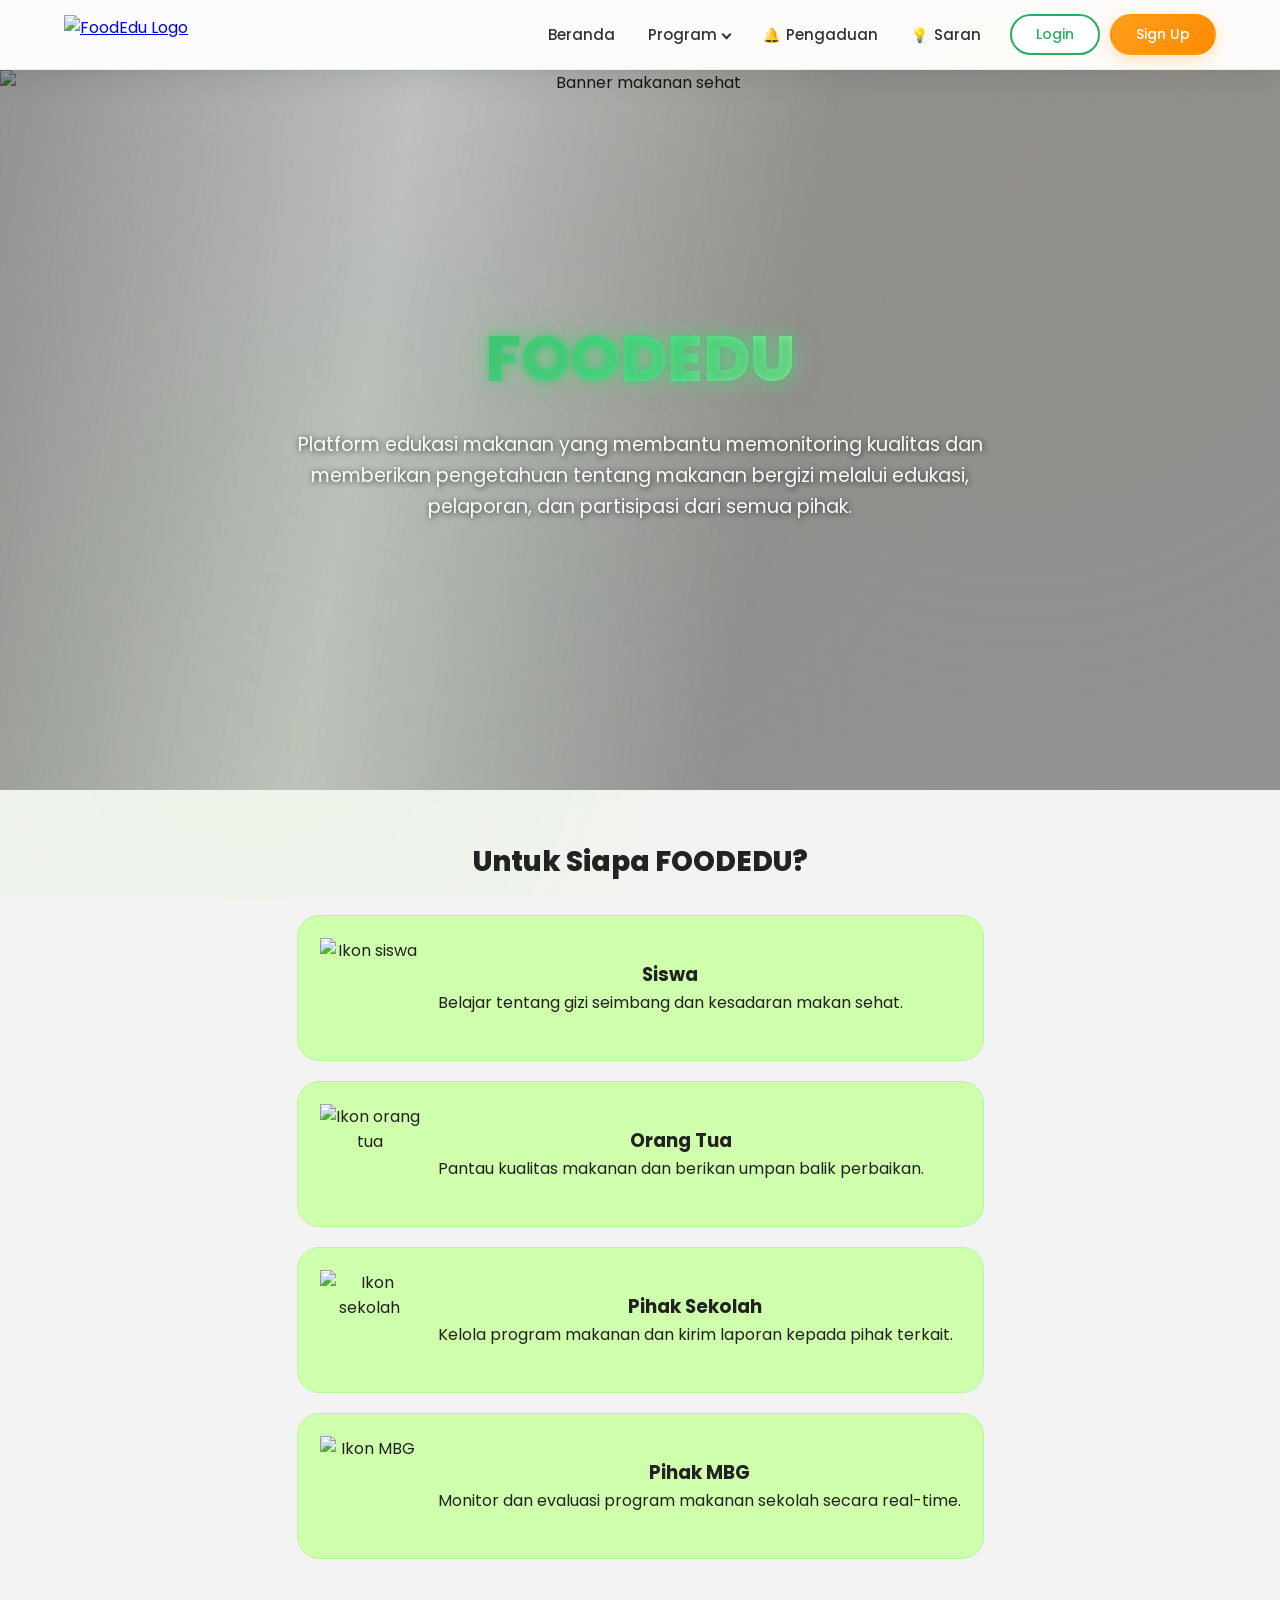
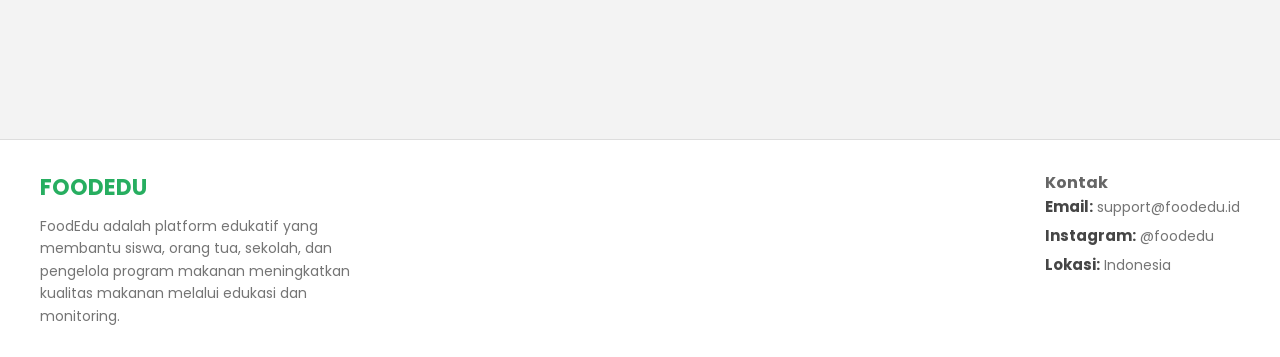
==== index.html @ d69bbb12 "Add files via upload" ====
<!DOCTYPE html>
<html lang="id">

<head>
    <meta charset="UTF-8" />
    <meta name="viewport" content="width=device-width, initial-scale=1.0" />
    <title>FoodEdu – Edukasi Gizi & Kelayakan Makanan</title>

    <!-- FONT -->
    <link rel="preconnect" href="https://fonts.gstatic.com" crossorigin />
    <link href="https://fonts.googleapis.com/css2?family=Poppins:wght@400;500;600;700&display=swap" rel="stylesheet" />

    <!-- MAIN CSS -->
    <link rel="stylesheet" href="main.css" />
</head>

<body>

    <!-- ================= NAVBAR ================= -->
    <header class="navbar-container">
        <div class="navbar-inner">

            <!-- Logo -->
            <a href="#" class="logo">
                <img src="asset/logo/foodedu.png" alt="FoodEdu Logo" />
            </a>

            <!-- Navigation -->
            <nav class="nav-menu">

                <a href="#beranda" class="nav-item active">Beranda</a>

                <div class="dropdown">
                    <a class="nav-item dropdown-toggle">
                        Program <span class="arrow"></span>
                    </a>
                    <div class="dropdown-menu">
                        <a href="gizi.html#informasi-gizi">Informasi Gizi Seimbang</a>
                        <a href="gizi.html#kelayakan">Edukasi Kelayakan Makanan</a>
                    </div>
                </div>

                <a href="pengaduan.php" class="nav-item pengaduan-link">Pengaduan</a>
                <a href="saran.php" class="nav-item saran-link">Saran</a>

                <!-- Buttons -->
                <div class="nav-buttons">
                    <button class="btn-login">Login</button>
                    <button class="btn-signup">Sign Up</button>
                </div>

            </nav>

            <!-- Hamburger -->
            <button class="hamburger">
                <span></span>
                <span></span>
                <span></span>
            </button>

        </div>
    </header>

    <!-- ================= HERO ================= -->
    <section id="beranda" class="hero">
        <!-- Ganti bagian hero-bg dengan ini untuk optimasi lebih baik -->
        <div class="hero-bg">
            <picture>
                <source media="(min-width: 1200px)" srcset="/asset/logo/banner-foodedu.webp" type="image/webp">
                <source media="(min-width: 768px)" srcset="/asset/logo/banner-foodedu.webp" type="image/webp">
                <source srcset="/asset/logo/banner-foodedu.webp" type="image/webp">

                <img src="/asset/logo/banner-foodedu.jpeg" alt="Banner makanan sehat" loading="eager"
                    style="width: 100%; height: auto;">
            </picture>
        </div>

        <div class="hero-content reveal">
            <h1>FOODEDU</h1>
            <p>
                Platform edukasi makanan yang membantu memonitoring kualitas dan memberikan pengetahuan tentang makanan
                bergizi melalui edukasi, pelaporan, dan partisipasi dari semua pihak.
            </p>

        </div>
    </section>

    <!-- ================= AUDIENCE ================= -->
    <section id="untuk-siapa" class="audience-section">
        <h2 class="reveal">Untuk Siapa FOODEDU?</h2>

        <div class="audience-list">

            <article class="audience-card reveal-left">
                <img src="asset/logo/siswa.png" alt="Ikon siswa" />
                <div>
                    <h3>Siswa</h3>
                    <p>Belajar tentang gizi seimbang dan kesadaran makan sehat.</p>
                </div>
            </article>

            <article class="audience-card reveal-right">
                <img src="asset/logo/ortu.png" alt="Ikon orang tua" />
                <div>
                    <h3>Orang Tua</h3>
                    <p>Pantau kualitas makanan dan berikan umpan balik perbaikan.</p>
                </div>
            </article>

            <article class="audience-card reveal-left">
                <img src="asset/logo/sekolah.png" alt="Ikon sekolah" />
                <div>
                    <h3>Pihak Sekolah</h3>
                    <p>Kelola program makanan dan kirim laporan kepada pihak terkait.</p>
                </div>
            </article>

            <article class="audience-card reveal-right">
                <img src="asset/logo/mbg.png" alt="Ikon MBG" />
                <div>
                    <h3>Pihak MBG</h3>
                    <p>Monitor dan evaluasi program makanan sekolah secara real-time.</p>
                </div>
            </article>

        </div>
    </section>

    <!-- ================= PREVIEW GIZI & KELAYAKAN ================= -->
    <section class="audience-section" data-gizi-preview>
        <!-- Konten dinamis akan diisi oleh js/gizi-content.js -->
    </section>

    <!-- ================= FOOTER ================= -->
    <footer class="footer reveal">
        <div class="footer-left">
            <h3>FOODEDU</h3>
            <p>
                FoodEdu adalah platform edukatif yang membantu siswa, orang tua, sekolah, dan pengelola program makanan
                meningkatkan kualitas makanan melalui edukasi dan monitoring.
            </p>
        </div>

        <div class="footer-right">
            <h4>Kontak</h4>
            <p><strong>Email:</strong> support@foodedu.id</p>
            <p><strong>Instagram:</strong> @foodedu</p>
            <p><strong>Lokasi:</strong> Indonesia</p>
        </div>
    </footer>

    <!-- Gizi Content JS -->
    <script src="js/gizi-content.js"></script>
    <!-- MAIN JS -->
    <script src="main.js"></script>
</body>

</html>
---- main.css ----
/* =========================================================
    FOODEDU - MAIN CSS FILE
    Menggabungkan semua file CSS menjadi satu
========================================================= */

/* =========================================================
    GLOBAL VARIABLES
========================================================= */
:root {
    --green: #27AE60;
    --green-dark: #1e874d;
    --yellow: #FFB84C;
    --accent: #FF9F1C;
    --bg-light: #F3F3F3;
    --card: #CFFFAC;
    --shadow-soft: 0 4px 15px rgba(0, 0, 0, 0.08);
    --shadow-medium: 0 8px 20px rgba(0, 0, 0, 0.12);
    --shadow-strong: 0 12px 28px rgba(0, 0, 0, 0.18);
    --transition: .25s ease;
    --radius: 16px;
}

/* =========================================================
    GLOBAL RESET
========================================================= */
* {
    margin: 0;
    padding: 0;
    box-sizing: border-box;
}

html {
    scroll-behavior: smooth;
}

body {
    font-family: "Poppins", sans-serif;
    background: var(--bg-light);
    color: #222;
    line-height: 1.6;
    min-height: 100vh;
    display: flex;
    flex-direction: column;
}

img {
    max-width: 100%;
    display: block;
}

/* =========================================================
    NAVBAR - INDEX PAGE
========================================================= */
/* =========================================================
    NAVBAR - UNIFIED STYLES
========================================================= */
.navbar-container,
.navbar-home,
.navbar-gizi,
.navbar-buah,
.navbar-soup {
    width: 100%;
    background: rgba(255, 255, 255, 0.75);
    backdrop-filter: blur(20px) saturate(180%);
    -webkit-backdrop-filter: blur(20px) saturate(180%);
    position: sticky;
    top: 0;
    z-index: 1000;
    box-shadow: 0 8px 32px rgba(0, 0, 0, 0.08), 0 2px 8px rgba(0, 0, 0, 0.04);
    display: flex;
    align-items: center;
    justify-content: space-between;
    padding: 14px 5%;
    transition: all 0.4s cubic-bezier(0.4, 0, 0.2, 1);
    animation: navDrop 0.6s cubic-bezier(0.34, 1.56, 0.64, 1) forwards;
    border-bottom: 1px solid rgba(39, 174, 96, 0.1);
}

/* Specific border for content pages */
.navbar-gizi,
.navbar-buah,
.navbar-soup {
    border-bottom: 2px solid rgba(198, 247, 163, 0.4);
}

.navbar-container.scrolled,
.navbar-home.scrolled,
.navbar-gizi.active-scroll,
.navbar-buah.active-scroll,
.navbar-soup.active-scroll {
    background: rgba(255, 255, 255, 0.95);
    backdrop-filter: blur(24px) saturate(200%);
    -webkit-backdrop-filter: blur(24px) saturate(200%);
    box-shadow: 0 12px 40px rgba(0, 0, 0, 0.12), 0 4px 12px rgba(0, 0, 0, 0.06);
    padding: 10px 5%;
}

@keyframes navDrop {
    from {
        opacity: 0;
        transform: translateY(-20px);
    }

    to {
        opacity: 1;
        transform: translateY(0);
    }
}

.navbar-inner {
    width: 100%;
    display: flex;
    justify-content: space-between;
    align-items: center;
    max-width: 1250px;
    margin: 0 auto;
}

/* LOGO STANDARDIZATION */
.logo img {
    height: 40px;
    /* Unified Height */
    width: auto;
    /* Maintain Aspect Ratio */
    transition: transform 0.3s ease;
}

.logo:hover img {
    transform: scale(1.05);
}

/* Remove specific overrides that caused jumps */
.navbar-gizi .logo img,
.navbar-buah .logo img,
.navbar-soup .logo img {
    width: auto;
    height: 40px;
}

/* =========================================================
    NAVIGATION MENU
========================================================= */
.nav-menu {
    display: flex;
    align-items: center;
    gap: 25px;
}

/* =========================================================
    NAVBAR ITEMS & ANIMATIONS
========================================================= */
.nav-item,
.nav-menu a {
    text-decoration: none;
    color: #333;
    font-size: 15px;
    font-weight: 500;
    padding: 8px 0;
    margin: 0 4px;
    /* Slight spacing for symmetry */
    position: relative;
    transition: color 0.4s cubic-bezier(0.23, 1, 0.32, 1);
}

/* Hover State - Clean & Modern */
.nav-item:hover,
.nav-menu a:hover {
    color: var(--green);
    transform: translateY(-1px);
}

/* Underline Animation (Left to Right) */
.nav-item::after,
.nav-menu a::after {
    content: "";
    position: absolute;
    width: 0;
    height: 2px;
    bottom: 4px;
    /* Positioned slightly up */
    left: 0;
    /* Start from left */
    background-color: var(--green);
    transition: all 0.4s cubic-bezier(0.23, 1, 0.32, 1);
    /* No transform logic needed for LTR */
    border-radius: 2px;
}

.nav-item:hover::after,
.nav-menu a:hover::after,
.nav-item.active::after,
.nav-menu a.active::after {
    width: 100%;
}

.nav-item.active,
.nav-menu a.active {
    color: var(--green);
    font-weight: 600;
}

/* Active Click Effect */
.nav-item:active,
.nav-menu a:active {
    transform: translateY(1px) scale(0.98);
    transition: transform 0.1s ease;
}

/* Special Links: Pengaduan & Saran - Icons with specific animation */
.nav-menu a.pengaduan-link::before,
.nav-item.pengaduan-link::before {
    content: '🔔';
    margin-right: 6px;
    font-size: 14px;
    display: inline-block;
    transition: transform 0.4s cubic-bezier(0.34, 1.56, 0.64, 1);
}

.nav-menu a.saran-link::before,
.nav-item.saran-link::before {
    content: '💡';
    margin-right: 6px;
    font-size: 14px;
    display: inline-block;
    transition: transform 0.4s cubic-bezier(0.34, 1.56, 0.64, 1);
}

.nav-menu a.pengaduan-link:hover::before,
.nav-item.pengaduan-link:hover::before {
    transform: rotate(15deg) scale(1.1);
}

.nav-menu a.saran-link:hover::before,
.nav-item.saran-link:hover::before {
    transform: rotate(-10deg) scale(1.1);
}

/* =========================================================
    DROPDOWN MENU
========================================================= */
.dropdown {
    position: relative;
}

.dropdown-toggle {
    cursor: pointer;
    display: flex;
    align-items: center;
    gap: 6px;
    background: none;
    border: none;
    font-family: "Poppins", sans-serif;
    font-size: 15px;
    font-weight: 500;
    color: #333;
    padding: 8px 0;
    transition: color 0.3s ease;
}

.dropdown-toggle:hover {
    color: #2e8b57;
}

.arrow {
    width: 7px;
    height: 7px;
    border-right: 2px solid #333;
    border-bottom: 2px solid #333;
    transform: rotate(45deg);
    transition: var(--transition);
}

.dropdown.open .arrow {
    transform: rotate(-135deg);
    border-color: #2e8b57;
}

.dropdown-menu {
    position: absolute;
    top: 40px;
    left: 0;
    width: 240px;
    background: rgba(255, 255, 255, 0.98);
    backdrop-filter: blur(20px);
    -webkit-backdrop-filter: blur(20px);
    padding: 12px 0;
    border-radius: 16px;
    box-shadow: 0 12px 40px rgba(0, 0, 0, 0.12), 0 4px 16px rgba(0, 0, 0, 0.08);
    border: 1px solid rgba(39, 174, 96, 0.1);
    opacity: 0;
    visibility: hidden;
    pointer-events: none;
    transform: translateY(-12px) scale(0.95);
    transform-origin: top center;
    transition: all 0.4s cubic-bezier(0.34, 1.56, 0.64, 1);
    z-index: 999;
}

.dropdown.open .dropdown-menu {
    opacity: 1;
    visibility: visible;
    pointer-events: auto;
    transform: translateY(0) scale(1);
}

.dropdown-menu a {
    position: relative;
    display: block;
    padding: 12px 20px;
    text-decoration: none;
    color: #333;
    font-size: 14px;
    font-weight: 500;
    transition: all 0.3s cubic-bezier(0.34, 1.56, 0.64, 1);
    border-bottom: none;
    border-radius: 8px;
    margin: 2px 8px;
}

.dropdown-menu a:hover,
.dropdown-menu a.active:hover {
    background: linear-gradient(135deg, rgba(39, 174, 96, 0.12) 0%, rgba(39, 174, 96, 0.08) 100%);
    color: var(--green);
    transform: translateX(6px) scale(1.02);
    box-shadow: 0 2px 8px rgba(39, 174, 96, 0.15);
}

.dropdown-menu a.active {
    color: #333;
}

/* Base underline style - hidden by default */
.dropdown-menu a::after,
.dropdown-menu a.active::after {
    content: "";
    position: absolute;
    left: 12px;
    bottom: 10px;
    height: 2px;
    background: linear-gradient(90deg, var(--green), #2e8b57);
    width: 0;
    transition: width 0.4s cubic-bezier(0.34, 1.56, 0.64, 1);
    display: block;
    border-radius: 2px;
}

/* Show underline on hover */
.dropdown-menu a:hover::after,
.dropdown-menu a.active:hover::after {
    width: calc(100% - 40px);
}


/* =========================================================
    NAVBAR BUTTONS
========================================================= */
.nav-buttons {
    display: flex;
    align-items: center;
    gap: 10px;
    position: relative;
}

/* Smooth transition for nav-buttons content change */
.nav-buttons>* {
    transition: opacity 0.3s ease, transform 0.3s ease;
}

.nav-buttons button {
    padding: 8px 24px;
    font-weight: 500;
    border-radius: 50px;
    cursor: pointer;
    transition: all 0.3s cubic-bezier(0.23, 1, 0.32, 1);
    font-family: "Poppins", sans-serif;
    font-size: 14px;
}

.btn-login {
    background: #fff;
    border: 2px solid var(--green);
    color: var(--green);
    overflow: hidden;
    position: relative;
    z-index: 1;
}

.btn-login::before {
    content: '';
    position: absolute;
    top: 50%;
    left: 50%;
    width: 0;
    height: 0;
    border-radius: 50%;
    background: var(--green);
    transform: translate(-50%, -50%);
    transition: width 0.6s cubic-bezier(0.23, 1, 0.32, 1), height 0.6s cubic-bezier(0.23, 1, 0.32, 1);
    z-index: -1;
}

.btn-login:hover::before {
    width: 300px;
    height: 300px;
}

.btn-login:hover {
    color: #fff;
    transform: translateY(-2px);
    box-shadow: 0 8px 20px rgba(39, 174, 96, 0.25);
    border-color: var(--green);
}

.btn-login:active {
    transform: translateY(1px) scale(0.98);
    box-shadow: 0 2px 10px rgba(39, 174, 96, 0.15);
}

.btn-signup {
    background: linear-gradient(135deg, var(--accent) 0%, #ff8a00 100%);
    border: 2px solid transparent;
    color: white;
    overflow: hidden;
    position: relative;
    box-shadow: 0 4px 15px rgba(255, 159, 28, 0.3);
    z-index: 1;
}

.btn-signup::before {
    content: '';
    position: absolute;
    top: 0;
    left: -100%;
    width: 100%;
    height: 100%;
    background: linear-gradient(90deg, transparent, rgba(255, 255, 255, 0.2), transparent);
    transition: left 0.5s ease;
    z-index: -1;
}

.btn-signup:hover::before {
    left: 100%;
}

.btn-signup:hover {
    transform: translateY(-2px);
    box-shadow: 0 8px 25px rgba(255, 159, 28, 0.4);
    background: linear-gradient(135deg, #ff9f1c 0%, #ff8a00 100%);
}

.btn-signup:active {
    transform: translateY(1px) scale(0.98);
    box-shadow: 0 2px 10px rgba(255, 159, 28, 0.2);
}

/* =========================================================
    USER PROFILE & LOGOUT BUTTON
========================================================= */
.user-profile {
    display: flex;
    align-items: center;
    gap: 12px;
    padding: 6px 12px;
    border-radius: 50px;
    background: rgba(39, 174, 96, 0.08);
    transition: all 0.3s cubic-bezier(0.23, 1, 0.32, 1);
}

.user-profile:hover {
    background: rgba(39, 174, 96, 0.12);
    box-shadow: 0 4px 12px rgba(39, 174, 96, 0.15);
}

.user-profile .username {
    font-size: 14px;
    font-weight: 600;
    color: var(--green);
    display: flex;
    align-items: center;
    max-width: 100px;
    overflow: hidden;
    text-overflow: ellipsis;
    white-space: nowrap;
    transition: all 0.3s ease;
}

.user-profile .username::before {
    content: '👤';
    margin-right: 6px;
    font-size: 16px;
    transition: transform 0.3s cubic-bezier(0.34, 1.56, 0.64, 1);
}

.user-profile:hover .username::before {
    transform: scale(1.15) rotate(5deg);
}

.btn-logout {
    padding: 6px 16px;
    background: var(--green);
    color: white;
    border: none;
    border-radius: 50px;
    font-weight: 600;
    font-size: 12px;
    cursor: pointer;
    transition: all 0.3s cubic-bezier(0.23, 1, 0.32, 1);
    font-family: "Poppins", sans-serif;
    position: relative;
    overflow: hidden;
    box-shadow: 0 4px 12px rgba(39, 174, 96, 0.25);
}

.btn-logout::before {
    content: '';
    position: absolute;
    top: 50%;
    left: 50%;
    width: 0;
    height: 0;
    border-radius: 50%;
    background: var(--green-dark);
    transform: translate(-50%, -50%);
    transition: width 0.5s ease, height 0.5s ease;
    z-index: -1;
}

.btn-logout:hover {
    transform: translateY(-2px);
    box-shadow: 0 8px 20px rgba(39, 174, 96, 0.35);
}

.btn-logout:hover::before {
    width: 200px;
    height: 200px;
}

.btn-logout:active {
    transform: translateY(1px) scale(0.96);
    box-shadow: 0 2px 8px rgba(39, 174, 96, 0.2);
}

/* =========================================================
    HAMBURGER MENU - MODERN & SMOOTH
========================================================= */
.hamburger {
    display: none;
    flex-direction: column;
    justify-content: space-around;
    width: 32px;
    height: 32px;
    background: none;
    border: none;
    cursor: pointer;
    padding: 6px;
    z-index: 1005;
    transition: all 0.3s cubic-bezier(0.34, 1.56, 0.64, 1);
}

.hamburger:hover {
    transform: scale(1.08);
}

.hamburger span {
    display: block;
    width: 100%;
    height: 3px;
    background: #333;
    border-radius: 2px;
    transition: all 0.4s cubic-bezier(0.34, 1.56, 0.64, 1);
    transform-origin: center;
}

.hamburger span:nth-child(1) {
    width: 100%;
}

.hamburger span:nth-child(2) {
    width: 85%;
    margin: 0 auto;
}

.hamburger span:nth-child(3) {
    width: 100%;
}

.hamburger.active span:nth-child(1) {
    transform: rotate(45deg) translate(8px, 8px);
    width: 100%;
}

.hamburger.active span:nth-child(2) {
    opacity: 0;
    transform: translateX(-10px);
}

.hamburger.active span:nth-child(3) {
    transform: rotate(-45deg) translate(7px, -8px);
    width: 100%;
}

/* =========================================================
    MOBILE NAVIGATION - COMPLETELY REDESIGNED
========================================================= */

/* Mobile Overlay */
.mobile-overlay {
    position: fixed;
    top: 0;
    left: 0;
    width: 100%;
    height: 100%;
    background: rgba(0, 0, 0, 0);
    z-index: 998;
    pointer-events: none;
    transition: background-color 0.4s cubic-bezier(0.34, 1.56, 0.64, 1);
}

.mobile-overlay.active {
    background: rgba(0, 0, 0, 0.5);
    pointer-events: auto;
}

/* Nav Menu Mobile */
.nav-menu-mobile {
    position: fixed;
    top: 0;
    left: -100%;
    width: 80%;
    max-width: 360px;
    height: 100vh;
    background: linear-gradient(135deg, rgba(255, 255, 255, 0.98) 0%, rgba(248, 255, 254, 0.98) 100%);
    backdrop-filter: blur(20px);
    -webkit-backdrop-filter: blur(20px);
    flex-direction: column;
    padding: 80px 0 30px 0;
    gap: 0;
    box-shadow: 8px 0 40px rgba(0, 0, 0, 0.15), 4px 0 20px rgba(0, 0, 0, 0.1);
    transition: left 0.5s cubic-bezier(0.34, 1.56, 0.64, 1), box-shadow 0.3s ease;
    z-index: 1000;
    overflow-y: auto;
    overflow-x: hidden;
    border-right: 1px solid rgba(39, 174, 96, 0.15);
}

.nav-menu-mobile.active {
    left: 0;
    box-shadow: 12px 0 60px rgba(0, 0, 0, 0.2), 6px 0 30px rgba(0, 0, 0, 0.15);
}

.nav-menu-mobile a,
.nav-menu-mobile .dropdown-toggle {
    display: flex;
    align-items: center;
    padding: 16px 25px;
    color: #333;
    text-decoration: none;
    font-size: 15px;
    font-weight: 500;
    border-bottom: 1px solid rgba(39, 174, 96, 0.08);
    transition: all 0.3s cubic-bezier(0.34, 1.56, 0.64, 1);
    position: relative;
    cursor: pointer;
}

.nav-menu-mobile a:hover,
.nav-menu-mobile .dropdown-toggle:hover {
    background: rgba(39, 174, 96, 0.08);
    color: var(--green);
    padding-left: 30px;
}

.nav-menu-mobile a::before {
    content: '';
    position: absolute;
    left: 0;
    top: 0;
    height: 100%;
    width: 4px;
    background: var(--green);
    transform: scaleY(0);
    transform-origin: top;
    transition: transform 0.3s cubic-bezier(0.34, 1.56, 0.64, 1);
}

.nav-menu-mobile a:hover::before {
    transform: scaleY(1);
}

.nav-menu-mobile a.active::before {
    transform: scaleY(1);
}

/* Dropdown Toggle Mobile */
.nav-menu-mobile .dropdown-toggle {
    justify-content: space-between;
    background: none;
    border: none;
    font-family: "Poppins", sans-serif;
    padding-right: 25px;
}

.nav-menu-mobile .arrow {
    transition: transform 0.4s cubic-bezier(0.34, 1.56, 0.64, 1);
}

.nav-menu-mobile .dropdown.open .arrow {
    transform: rotate(-135deg);
}

/* Dropdown Menu Mobile */
.nav-menu-mobile .dropdown-menu {
    position: relative !important;
    background: rgba(39, 174, 96, 0.05);
    box-shadow: none !important;
    opacity: 0;
    visibility: visible !important;
    /* Override desktop visibility:hidden */
    max-height: 0;
    overflow: hidden;
    transform: none !important;
    transition: all 0.4s cubic-bezier(0.34, 1.56, 0.64, 1);
    padding: 0;
    width: 100%;
    top: 0 !important;
    left: 0 !important;
    border: none;
    border-radius: 0;
    margin: 0;
}

.nav-menu-mobile .dropdown.open .dropdown-menu {
    opacity: 1;
    visibility: visible !important;
    max-height: 300px;
    padding: 8px 0;
}

.nav-menu-mobile .dropdown-menu a {
    padding: 12px 25px 12px 45px;
    font-size: 14px;
    border-bottom: 1px solid rgba(39, 174, 96, 0.05);
}

.nav-menu-mobile .dropdown-menu a:hover {
    padding-left: 50px;
}

/* Flattened Dropdown Items - Direct Links in Mobile */
.nav-menu-mobile .dropdown-item-flat {
    background: rgba(39, 174, 96, 0.03);
    border-left: 3px solid rgba(39, 174, 96, 0.3);
    font-size: 14px;
    color: #555;
}

.nav-menu-mobile .dropdown-item-flat:hover {
    background: rgba(39, 174, 96, 0.08);
    border-left-color: var(--green);
    color: var(--green);
    padding-left: 40px !important;
}

.nav-menu-mobile .dropdown-item-flat::before {
    display: none;
}

/* Mobile Nav Buttons Section */
.nav-menu-mobile .nav-buttons {
    display: flex !important;
    flex-direction: column;
    gap: 10px;
    padding: 20px 15px;
    margin-top: auto;
    border-top: 2px solid rgba(39, 174, 96, 0.15);
    background: linear-gradient(135deg, rgba(39, 174, 96, 0.05) 0%, rgba(39, 174, 96, 0.02) 100%);
}

.nav-menu-mobile .nav-buttons button {
    width: 100%;
    padding: 12px 24px;
    font-size: 15px;
    font-weight: 600;
    border-radius: 12px;
    cursor: pointer;
    transition: all 0.3s cubic-bezier(0.34, 1.56, 0.64, 1);
    border: none;
}

.nav-menu-mobile .btn-login {
    background: white;
    border: 2px solid var(--green) !important;
    color: var(--green);
    box-shadow: 0 2px 8px rgba(39, 174, 96, 0.15);
}

.nav-menu-mobile .btn-login:active {
    transform: scale(0.98);
}

.nav-menu-mobile .btn-signup {
    background: linear-gradient(135deg, var(--accent) 0%, #ff8a00 100%);
    color: white;
    box-shadow: 0 4px 12px rgba(255, 159, 28, 0.3);
}

.nav-menu-mobile .btn-signup:active {
    transform: scale(0.98);
}

/* User Profile Mobile */
.nav-menu-mobile .user-profile {
    padding: 12px 25px;
    gap: 8px;
    background: rgba(39, 174, 96, 0.1);
    margin: 15px 10px;
    flex-direction: row;
    width: auto;
}

.nav-menu-mobile .user-profile .username {
    font-size: 13px;
    max-width: 120px;
}

.nav-menu-mobile .btn-logout {
    padding: 6px 12px;
    font-size: 12px;
}

/* Nav Menu Desktop - Hide on Mobile */
@media (max-width: 900px) {
    .hamburger {
        display: flex;
    }

    .navbar-inner {
        padding: 0 5%;
    }

    .nav-menu {
        display: none !important;
    }

    .nav-buttons {
        display: none !important;
    }

    .user-profile {
        display: none !important;
    }
}

/* Tablet Adjustments */
@media (max-width: 768px) {
    .nav-menu-mobile {
        width: 85%;
        max-width: 100%;
    }

    .nav-menu-mobile a,
    .nav-menu-mobile .dropdown-toggle {
        padding: 14px 20px;
    }

    .nav-menu-mobile a:hover {
        padding-left: 25px;
    }

    .nav-menu-mobile .dropdown-menu a {
        padding: 10px 20px 10px 40px;
    }

    .nav-menu-mobile .dropdown-menu a:hover {
        padding-left: 45px;
    }
}

/* Small Mobile Adjustments */
@media (max-width: 480px) {
    .hamburger {
        width: 28px;
        height: 28px;
    }

    .nav-menu-mobile {
        width: 100%;
        max-width: 100%;
    }

    .nav-menu-mobile a,
    .nav-menu-mobile .dropdown-toggle {
        padding: 12px 18px;
        font-size: 14px;
    }

    .nav-menu-mobile .user-profile {
        margin: 10px 8px;
        padding: 10px 18px;
    }
}

@media (max-width: 768px) {
    .user-profile {
        gap: 8px;
        padding: 6px 8px;
    }

    .user-profile .username {
        font-size: 12px;
        max-width: 80px;
    }

    .btn-logout {
        padding: 5px 10px;
        font-size: 10px;
    }
}

@media (max-width: 480px) {
    .user-profile {
        flex-direction: row;
        gap: 6px;
        width: auto;
        padding: 4px 8px;
    }

    .user-profile .username {
        font-size: 11px;
        max-width: 70px;
    }

    .user-profile .username::before {
        margin-right: 3px;
        font-size: 14px;
    }

    .btn-logout {
        padding: 4px 8px;
        font-size: 10px;
    }

    .nav-buttons {
        gap: 8px;
    }
}

/* =========================================================
    HERO SECTION
========================================================= */
.hero {
    position: relative;
    min-height: 80vh;
    display: flex;
    align-items: center;
    justify-content: center;
    text-align: center;
    overflow: hidden;
    width: 100%;
}

.hero-bg {
    position: absolute;
    top: 0;
    left: 0;
    width: 100%;
    height: 100%;
    z-index: 1;
    will-change: transform;
}

.hero-bg img {
    width: 100%;
    height: 100%;
    object-fit: cover;
    object-position: center;
    image-rendering: -webkit-optimize-contrast;
    image-rendering: crisp-edges;
    image-rendering: high-quality;
    min-width: 100%;
    min-height: 100%;
    transform: translateZ(0);
    backface-visibility: hidden;
}

.hero-bg::after {
    content: '';
    position: absolute;
    top: 0;
    left: 0;
    width: 100%;
    height: 100%;
    background: linear-gradient(100deg,
            rgba(0, 0, 0, 0.4) 0%,
            rgba(0, 0, 0, 0.2) 30%,
            rgba(0, 0, 0, 0.4) 60%);
    z-index: 2;
}

.hero-content {
    position: relative;
    z-index: 3;
    max-width: 800px;
    padding: 0 20px;
    color: white;
    animation: heroFadeIn 1s ease-out;
    width: 100%;
    display: flex;
    flex-direction: column;
    align-items: center;
    justify-content: center;
}

.hero h1 {
    font-size: 4rem;
    font-weight: 800;
    margin-bottom: 20px;
    letter-spacing: -0.5px;
    background: linear-gradient(135deg,
            #37ba6d 0%,
            #4af290 25%,
            #c7f8aa 50%,
            #3ae381 75%,
            #1a9e51 100%);
    -webkit-background-clip: text;
    -webkit-text-fill-color: transparent;
    background-clip: text;
    background-size: 200% 200%;
    text-shadow:
        0 0 10px rgba(56, 190, 111, 0.6),
        0 0 20px rgba(50, 223, 122, 0.4),
        0 0 30px rgba(180, 255, 138, 0.3),
        6px 6px 24px rgba(153, 153, 153, 0.4);
    animation:
        gradientShift 4s ease infinite,
        neonPulse 3s ease-in-out infinite alternate;
}

@keyframes gradientShift {
    0% {
        background-position: 0% 50%;
        text-shadow:
            0 0 10px rgba(39, 174, 96, 0.6),
            0 0 20px rgba(46, 204, 113, 0.4),
            0 0 30px rgba(180, 255, 138, 0.3),
            6px 6px 24px rgba(101, 101, 101, 0.4);
    }

    50% {
        background-position: 100% 50%;
        text-shadow:
            0 0 15px rgba(39, 174, 96, 0.7),
            0 0 25px rgba(46, 204, 113, 0.5),
            0 0 35px rgba(180, 255, 138, 0.4),
            6px 6px 30px rgba(101, 101, 101, 0.4);
    }

    100% {
        background-position: 0% 50%;
        text-shadow:
            0 0 10px rgba(39, 174, 96, 0.6),
            0 0 20px rgba(46, 204, 113, 0.4),
            0 0 30px rgba(180, 255, 138, 0.3),
            6px 6px 24px rgba(101, 101, 101, 0.4);
    }
}

@keyframes neonPulse {
    from {
        filter: brightness(1);
    }

    to {
        filter: brightness(1.2);
    }
}

@keyframes heroFadeIn {
    from {
        opacity: 0;
        transform: translateY(30px);
    }

    to {
        opacity: 1;
        transform: translateY(0);
    }
}

.hero p {
    font-size: 1.2rem;
    margin-bottom: 30px;
    text-shadow: 1px 1px 6px rgba(0, 0, 0, 0.8);
    line-height: 1.6;
    opacity: 0.95;
    font-weight: 400;
}

.hero-buttons {
    display: flex;
    gap: 20px;
    justify-content: center;
    flex-wrap: wrap;
}

.btn-primary,
.btn-secondary {
    padding: 14px 32px;
    border-radius: 30px;
    font-size: 16px;
    font-weight: 600;
    cursor: pointer;
    transition: all 0.3s ease;
    border: none;
    text-decoration: none;
    display: inline-block;
    position: relative;
    overflow: hidden;
}

.btn-primary {
    background: var(--green);
    color: #fff;
    box-shadow: 0 4px 15px rgba(39, 174, 96, 0.4);
    border: 2px solid var(--green);
}

.btn-primary:hover {
    background: var(--green-dark);
    transform: translateY(-3px);
    box-shadow: 0 8px 25px rgba(39, 174, 96, 0.5);
}

.btn-secondary {
    background: rgba(255, 255, 255, 0.95);
    color: var(--green);
    border: 2px solid rgba(255, 255, 255, 0.8);
    backdrop-filter: blur(10px);
    -webkit-backdrop-filter: blur(10px);
}

.btn-secondary:hover {
    background: white;
    transform: translateY(-3px);
    box-shadow: 0 8px 25px rgba(255, 255, 255, 0.4);
    border-color: white;
}

/* =========================================================
    RESPONSIVE HERO
========================================================= */
@media (max-width: 1200px) {
    .hero h1 {
        font-size: 3.5rem;
    }
}

@media (max-width: 992px) {
    .hero {
        min-height: 70vh;
    }

    .hero h1 {
        font-size: 3rem;
    }

    .hero p {
        font-size: 1.1rem;
    }
}

@media (max-width: 768px) {
    .hero {
        min-height: 60vh;
    }

    .hero h1 {
        font-size: 2.5rem;
        margin-bottom: 15px;
        text-shadow:
            0 0 8px rgba(39, 174, 96, 0.8),
            0 0 16px rgba(46, 204, 113, 0.6),
            0 0 24px rgba(180, 255, 138, 0.4);
    }

    .hero p {
        font-size: 1rem;
        margin-bottom: 25px;
    }

    .hero-buttons {
        flex-direction: column;
        align-items: center;
        gap: 15px;
    }

    .btn-primary,
    .btn-secondary {
        padding: 12px 28px;
        font-size: 15px;
        width: 220px;
    }

    .hero-bg img {
        object-position: center center;
    }
}

@media (max-width: 480px) {
    .hero {
        min-height: 50vh;
    }

    .hero h1 {
        font-size: 2rem;
        letter-spacing: -0.3px;
    }

    .hero p {
        font-size: 0.9rem;
        line-height: 1.5;
    }

    .hero-content {
        padding: 0 15px;
    }

    .btn-primary,
    .btn-secondary {
        padding: 12px 24px;
        font-size: 14px;
        width: 200px;
    }
}

@supports not (object-fit: cover) {
    .hero-bg {
        background-size: cover;
        background-position: center;
        background-repeat: no-repeat;
    }

    .hero-bg img {
        display: none;
    }
}

/* =========================================================
    AUDIENCE SECTION
========================================================= */
.audience-section {
    margin: 50px auto;
    text-align: center;
    padding: 0 20px;
}

.audience-section h2 {
    font-size: 28px;
    font-weight: 800;
}

.audience-list {
    max-width: 900px;
    margin: 30px auto;
    display: grid;
    gap: 20px;
}

.audience-card {
    background: var(--card);
    padding: 22px;
    border-radius: 22px;
    display: flex;
    align-items: center;
    gap: 18px;
    border: 1px solid #b8f59c;
    transition: var(--transition);
}

.audience-card:hover {
    transform: translateY(-4px);
    box-shadow: var(--shadow-medium);
}

.audience-card img {
    width: 100px;
    height: 100px;
    object-fit: contain;
}

/* =========================================================
    INDEX PREVIEW GIZI & KELAYAKAN
========================================================= */
.gizi-preview-wrapper {
    max-width: 1100px;
    margin: 20px auto 40px;
    background: #ffffff;
    border-radius: 22px;
    padding: 26px 24px 24px;
    box-shadow: 0 10px 30px rgba(0, 0, 0, 0.08);
    border: 1px solid rgba(39, 174, 96, 0.12);
}

.gizi-preview-header h2 {
    font-size: 22px;
    font-weight: 700;
    margin-bottom: 6px;
    color: #333;
}

.gizi-preview-header p {
    font-size: 14px;
    color: #666;
    margin-bottom: 14px;
}

.gizi-preview-actions {
    display: flex;
    flex-wrap: wrap;
    gap: 10px;
    margin-bottom: 8px;
}

.gizi-preview-row {
    display: grid;
    grid-template-columns: minmax(0, 1.1fr) minmax(0, 1.1fr);
    gap: 16px;
    margin-top: 10px;
}

.gizi-preview-col h3 {
    font-size: 16px;
    font-weight: 700;
    margin-bottom: 10px;
    color: #333;
}

.gizi-preview-cards {
    display: grid;
    grid-template-columns: repeat(auto-fit, minmax(140px, 1fr));
    gap: 12px;
}

.gizi-preview-kelayakan {
    display: flex;
    flex-direction: column;
    gap: 10px;
}

.gizi-preview-wrapper .gizi-card {
    padding: 20px 12px;
}

.gizi-preview-wrapper .kelayakan-row {
    padding: 14px 12px;
}

@media (max-width: 900px) {
    .gizi-preview-row {
        grid-template-columns: 1fr;
    }
}

/* =========================================================
    PAGE TITLES
========================================================= */
.page-title {
    text-align: center;
    margin: 30px 0 20px;
    font-size: 28px;
    font-weight: 700;
    color: #333;
    animation: fadeIn 0.7s ease;
}

.page-subtitle {
    text-align: center;
    font-size: 22px;
    margin-top: 5px;
    font-weight: 600;
    margin-bottom: 30px;
    color: #555;
}

.page-header {
    text-align: center;
    padding: 30px 20px 20px;
}

.page-header-gizi {
    text-align: center;
    padding: 40px 20px 30px;
    max-width: 800px;
    margin: 0 auto;
}

.page-description {
    font-size: 17px;
    color: #555;
    line-height: 1.9;
    margin-top: 20px;
    padding: 0 30px;
    font-weight: 400;
    letter-spacing: 0.3px;
}

.food-title {
    font-size: 22px;
    font-weight: 600;
    color: #555;
}

@keyframes fadeIn {
    from {
        opacity: 0;
        transform: translateY(8px);
    }

    to {
        opacity: 1;
        transform: translateY(0);
    }
}

/* =========================================================
    GIZI GRID
========================================================= */
.gizi-grid {
    width: 100%;
    padding: 10px 22px 40px;
    display: grid;
    grid-template-columns: repeat(2, 1fr);
    gap: 22px;
}

.gizi-card {
    background: white;
    border-radius: 20px;
    padding: 30px 15px;
    box-shadow: 0 4px 20px rgba(0, 0, 0, 0.08);
    text-align: center;
    text-decoration: none;
    color: #222;
    transition: all 0.4s cubic-bezier(0.175, 0.885, 0.32, 1.275);
    position: relative;
    overflow: hidden;
    border: 2px solid transparent;
}

.gizi-card::before {
    content: '';
    position: absolute;
    top: 0;
    left: 0;
    right: 0;
    bottom: 0;
    background: linear-gradient(135deg, rgba(39, 174, 96, 0.05) 0%, rgba(255, 184, 76, 0.05) 100%);
    opacity: 0;
    transition: opacity 0.4s ease;
    z-index: 0;
}

.gizi-card:hover {
    transform: translateY(-8px) scale(1.03);
    box-shadow: 0 12px 30px rgba(0, 0, 0, 0.15);
    border-color: rgba(39, 174, 96, 0.2);
}

.gizi-card:hover::before {
    opacity: 1;
}

.gizi-card img {
    position: relative;
    z-index: 1;
    width: 80px;
    height: 80px;
    object-fit: contain;
    margin: 0 auto 15px;
    filter: drop-shadow(0 4px 8px rgba(0, 0, 0, 0.1));
    transition: all 0.4s ease;
}

.gizi-card:hover img {
    transform: scale(1.15) rotate(5deg);
    filter: drop-shadow(0 6px 12px rgba(0, 0, 0, 0.15));
}

.gizi-card h3 {
    position: relative;
    z-index: 1;
    font-size: 18px;
    font-weight: 600;
    margin: 0;
    color: #333;
    transition: color 0.3s ease;
}

.gizi-card:hover h3 {
    color: var(--green);
}

.gizi-card::after {
    content: "";
    position: absolute;
    inset: 0;
    background: radial-gradient(circle at top right, rgba(255, 255, 255, 0.5), transparent 70%);
    opacity: 0;
    transition: 0.35s ease;
}

.gizi-card:hover::after {
    opacity: 1;
}

.gizi-card img {
    width: 70px;
    margin-bottom: 8px;
}

.gizi-card h3 {
    font-size: 16px;
    font-weight: 600;
}

.gizi-card.green {
    background: #B4FF8A;
}

.gizi-card.orange {
    background: #FFB566;
}

@media (max-width: 480px) {
    .gizi-card img {
        width: 60px;
    }

    .gizi-card h3 {
        font-size: 14px;
    }

    .gizi-grid {
        gap: 18px;
    }
}

/* =========================================================
    LIST BUAH/GIZI/SAYUR
========================================================= */
.list-buah,
.list-gizi {
    width: 85%;
    max-width: 1200px;
    margin: 0 auto 40px;
    padding: 0 20px;
    display: flex;
    flex-direction: column;
    gap: 30px;
}

.category-section {
    background: #fff;
    border-radius: 12px;
    padding: 25px;
    box-shadow: 0 2px 10px rgba(0, 0, 0, 0.08);
    border-left: 4px solid #2e8b57;
    transition: all 0.3s ease;
    animation: slideInLeft 0.6s ease both;
}

.category-section:hover {
    transform: translateY(-2px);
    box-shadow: 0 4px 15px rgba(0, 0, 0, 0.12);
}

.category-section:nth-child(1) {
    animation-delay: 0.1s;
}

.category-section:nth-child(2) {
    animation-delay: 0.2s;
}

.category-section:nth-child(3) {
    animation-delay: 0.3s;
}

.category-section:nth-child(4) {
    animation-delay: 0.4s;
}

.category-title {
    font-size: 18px;
    font-weight: 700;
    color: #333;
    margin-bottom: 20px;
    padding-bottom: 10px;
    border-bottom: 2px solid #f0f0f0;
    display: flex;
    align-items: center;
}

.category-title::before {
    content: '';
    width: 6px;
    height: 20px;
    background: #2e8b57;
    margin-right: 10px;
    border-radius: 2px;
}

.category-items {
    display: grid;
    grid-template-columns: repeat(auto-fit, minmax(220px, 1fr));
    gap: 15px;
}

.list-item {
    display: flex;
    align-items: center;
    justify-content: center;
    padding: 15px 20px;
    border-radius: 10px;
    text-decoration: none;
    font-weight: 600;
    color: #333;
    text-align: center;
    transition: all 0.3s ease;
    box-shadow: 0 2px 5px rgba(0, 0, 0, 0.1);
    min-height: 70px;
    font-size: 15px;
    position: relative;
    overflow: hidden;
    line-height: 1.4;
    animation: fadeInUp 0.4s ease both;
}

.list-item::before {
    content: '';
    position: absolute;
    top: 0;
    left: -100%;
    width: 100%;
    height: 100%;
    background: linear-gradient(90deg, transparent, rgba(255, 255, 255, 0.3), transparent);
    transition: left 0.5s;
}

.list-item:hover::before {
    left: 100%;
}

.list-item:hover {
    transform: translateY(-3px);
    box-shadow: 0 4px 8px rgba(0, 0, 0, 0.15);
}

.list-item.green {
    background: #b4ff8a;
    border: 1px solid #9ae06c;
}

.list-item.orange {
    background: #ffd37d;
    border: 1px solid #ffc04d;
}

@keyframes fadeInUp {
    from {
        opacity: 0;
        transform: translateY(20px);
    }

    to {
        opacity: 1;
        transform: translateY(0);
    }
}

@keyframes slideInLeft {
    from {
        opacity: 0;
        transform: translateX(-20px);
    }

    to {
        opacity: 1;
        transform: translateX(0);
    }
}

/* =========================================================
    CONTENT CONTAINER (FOOD DETAIL PAGES)
========================================================= */
.content-container {
    display: flex;
    flex-direction: column;
    align-items: center;
    gap: 30px;
    padding: 0 20px;
    margin-bottom: 40px;
}

.image-section {
    width: 100%;
    display: flex;
    justify-content: center;
}

.food-image-container {
    display: flex;
    justify-content: center;
    align-items: center;
    margin-top: 10px;
    position: relative;
    padding: 20px;
}

.food-image-container::before {
    content: '';
    position: absolute;
    width: 100%;
    height: 100%;
    border-radius: 50%;
    background: linear-gradient(135deg, rgba(39, 174, 96, 0.1) 0%, rgba(255, 184, 76, 0.1) 100%);
    z-index: 0;
    animation: pulse 3s ease-in-out infinite;
}

@keyframes pulse {

    0%,
    100% {
        transform: scale(1);
        opacity: 0.5;
    }

    50% {
        transform: scale(1.1);
        opacity: 0.8;
    }
}

.food-image {
    width: 400px;
    height: 400px;
    border-radius: 20px;
    border: 6px solid #fff;
    object-fit: cover;
    box-shadow:
        0 8px 25px rgba(0, 0, 0, 0.15),
        0 0 0 8px rgba(39, 174, 96, 0.1),
        inset 0 0 20px rgba(255, 255, 255, 0.1);
    animation: fadeInUp 0.8s ease, float 6s ease-in-out infinite;
    position: relative;
    z-index: 1;
    transition: all 0.4s ease;
}

.food-image:hover {
    transform: scale(1.05);
    box-shadow:
        0 12px 35px rgba(0, 0, 0, 0.2),
        0 0 0 10px rgba(39, 174, 96, 0.15),
        inset 0 0 30px rgba(255, 255, 255, 0.2);
}

@keyframes float {

    0%,
    100% {
        transform: translateY(0px);
    }

    50% {
        transform: translateY(-10px);
    }
}

.info-section {
    width: 100%;
    max-width: 500px;
    display: flex;
    flex-direction: column;
    gap: 30px;
}

.nutrition-box {
    background: linear-gradient(135deg, #ffffff 0%, #f8fff4 100%);
    border-radius: 20px;
    padding: 25px;
    box-shadow:
        0 8px 25px rgba(0, 0, 0, 0.1),
        0 0 0 1px rgba(39, 174, 96, 0.1);
    width: 100%;
    animation: fadeInUp 0.8s ease 0.2s both;
    position: relative;
    overflow: hidden;
}

.nutrition-box::before {
    content: '';
    position: absolute;
    top: 0;
    left: 0;
    right: 0;
    height: 4px;
    background: linear-gradient(90deg, var(--green) 0%, var(--yellow) 50%, var(--green) 100%);
    background-size: 200% 100%;
    animation: gradientShift 3s ease infinite;
}

@keyframes gradientShift {
    0% {
        background-position: 0% 50%;
    }

    50% {
        background-position: 100% 50%;
    }

    100% {
        background-position: 0% 50%;
    }
}

.nutrition-title {
    background: linear-gradient(135deg, var(--green) 0%, #4CAF50 100%);
    color: white;
    padding: 12px 20px;
    font-weight: 700;
    border-radius: 12px;
    font-size: 18px;
    text-align: center;
    margin-bottom: 20px;
    box-shadow: 0 4px 15px rgba(39, 174, 96, 0.3);
    letter-spacing: 0.5px;
    text-transform: uppercase;
}

.nutrition-table {
    width: 100%;
    margin-top: 10px;
    border-collapse: separate;
    border-spacing: 0;
}

.nutrition-table td {
    padding: 12px 0;
    font-size: 15px;
    border-bottom: 1px solid rgba(0, 0, 0, 0.05);
    transition: all 0.3s ease;
}

.nutrition-table tr:hover td {
    background: rgba(39, 174, 96, 0.03);
    padding-left: 5px;
}

.nutrition-table tr:last-child td {
    border-bottom: none;
}

.nutrition-table td:first-child {
    font-weight: 500;
    color: #555;
    padding-right: 15px;
}

.nutrition-table td:last-child {
    font-weight: 700;
    color: var(--green);
    text-align: right;
    font-size: 16px;
}

.macro-wrapper {
    display: grid;
    grid-template-columns: repeat(2, 1fr);
    gap: 20px;
    width: 100%;
}

.macro-item {
    width: 100%;
    aspect-ratio: 1;
    border-radius: 20px;
    display: flex;
    flex-direction: column;
    justify-content: center;
    align-items: center;
    box-shadow:
        0 8px 20px rgba(0, 0, 0, 0.15),
        inset 0 2px 10px rgba(255, 255, 255, 0.2);
    font-weight: 700;
    color: #fff;
    max-width: 140px;
    margin: 0 auto;
    position: relative;
    overflow: hidden;
    transition: all 0.4s cubic-bezier(0.175, 0.885, 0.32, 1.275);
    border: 3px solid rgba(255, 255, 255, 0.3);
}

.macro-item::before {
    content: '';
    position: absolute;
    top: -50%;
    left: -50%;
    width: 200%;
    height: 200%;
    background: radial-gradient(circle, rgba(255, 255, 255, 0.3) 0%, transparent 70%);
    opacity: 0;
    transition: opacity 0.4s ease;
}

.macro-item:hover {
    transform: translateY(-5px) scale(1.1);
    box-shadow:
        0 12px 30px rgba(0, 0, 0, 0.2),
        inset 0 2px 15px rgba(255, 255, 255, 0.3);
}

.macro-item:hover::before {
    opacity: 1;
}

.macro-item.green {
    background: linear-gradient(135deg, #27AE60 0%, #4CAF50 100%);
}

.macro-item.orange {
    background: linear-gradient(135deg, #FF9F1C 0%, #FFB84C 100%);
}

.macro-value {
    font-size: 24px;
    margin-bottom: 5px;
    position: relative;
    z-index: 1;
    text-shadow: 0 2px 4px rgba(0, 0, 0, 0.2);
}

.macro-label {
    font-size: 12px;
    position: relative;
    z-index: 1;
    text-shadow: 0 1px 2px rgba(0, 0, 0, 0.2);
    letter-spacing: 1px;
    opacity: 0.95;
}

@media (min-width: 768px) {
    .content-container {
        flex-direction: row;
        justify-content: center;
        align-items: flex-start;
        gap: 50px;
        max-width: 1200px;
        margin: 0 auto 40px;
    }

    .image-section {
        width: 40%;
        justify-content: center;
    }

    .info-section {
        width: 50%;
        max-width: 400px;
    }

    .food-image {
        width: 300px;
        height: 300px;
        border-radius: 20px;
    }

    .food-image-container {
        padding: 15px;
    }

    .macro-wrapper {
        grid-template-columns: repeat(2, 1fr);
        gap: 25px;
    }

    .macro-item {
        max-width: 150px;
    }
}

@media (max-width: 480px) {
    .food-image {
        width: 220px;
        height: 220px;
        border-radius: 16px;
        border-width: 4px;
    }

    .food-image-container {
        padding: 10px;
    }

    .macro-wrapper {
        gap: 15px;
    }

    .macro-item {
        max-width: 130px;
    }

    .macro-value {
        font-size: 18px;
    }

    .nutrition-box {
        padding: 15px;
    }
}

/* =========================================================
    FOOTER
========================================================= */
footer,
.footer {
    margin-top: 60px;
    padding: 30px 40px;
    background: #fff;
    border-top: 1px solid #ddd;
    display: flex;
    justify-content: space-between;
    flex-wrap: wrap;
    width: 100%;
    margin-top: auto;
}

footer h3,
.footer-left h3 {
    color: var(--green);
    font-weight: 700;
    font-size: 22px;
    margin-bottom: 10px;
}

footer p,
.footer-left p {
    max-width: 350px;
    font-size: 14px;
    opacity: .9;
    color: #666;
    line-height: 1.6;
}

.footer-right {
    color: #666;
}

.footer-right strong {
    font-size: 15px;
    color: #333;
}

.footer-right p {
    margin-bottom: 5px;
}

@media (max-width: 480px) {

    footer,
    .footer {
        flex-direction: column;
        gap: 20px;
        padding: 30px 25px;
    }
}

/* =========================================================
    SCROLL REVEAL
========================================================= */
.reveal,
.reveal-left,
.reveal-right {
    opacity: 0;
    transition: 0.9s cubic-bezier(0.17, 0.55, 0.55, 1);
}

.reveal {
    transform: translateY(40px);
}

.reveal-left {
    transform: translateX(-40px);
}

.reveal-right {
    transform: translateX(40px);
}

.reveal.active,
.reveal-left.active,
.reveal-right.active {
    opacity: 1;
    transform: translate(0, 0);
}

/* =========================================================
    RIPPLE EFFECT
========================================================= */
.ripple {
    position: absolute;
    border-radius: 50%;
    background: rgba(255, 255, 255, 0.6);
    transform: scale(0);
    animation: ripple-animation 0.6s linear;
    pointer-events: none;
}

@keyframes ripple-animation {
    to {
        transform: scale(4);
        opacity: 0;
    }
}

/* =========================================================
    BACKGROUND PATTERNS
========================================================= */
body::before {
    content: '';
    position: fixed;
    top: 0;
    left: 0;
    width: 100%;
    height: 100%;
    background-image:
        radial-gradient(circle at 20% 80%, rgba(180, 255, 138, 0.1) 0%, transparent 50%),
        radial-gradient(circle at 80% 20%, rgba(255, 211, 125, 0.1) 0%, transparent 50%),
        radial-gradient(circle at 40% 40%, rgba(46, 139, 87, 0.05) 0%, transparent 50%);
    pointer-events: none;
    z-index: -1;
}

/* =========================================================
    AUTH PAGE STYLES - MODERN AESTHETIC
========================================================= */
.auth-body {
    min-height: 100vh;
    display: flex;
    align-items: center;
    justify-content: center;
    padding: 20px;
    background: linear-gradient(135deg, #f0fff8 0%, #fffbf5 25%, #f8fff8 50%, #fff9f0 75%, #f0fff8 100%);
    background-size: 400% 400%;
    animation: gradientShift 15s ease infinite;
    position: relative;
    overflow-x: hidden;
}

.auth-background {
    position: fixed;
    top: 0;
    left: 0;
    width: 100%;
    height: 100%;
    background-image:
        radial-gradient(circle at 20% 50%, rgba(39, 174, 96, 0.08) 0%, transparent 50%),
        radial-gradient(circle at 80% 80%, rgba(255, 159, 28, 0.08) 0%, transparent 50%),
        radial-gradient(circle at 40% 20%, rgba(39, 174, 96, 0.06) 0%, transparent 50%);
    animation: float 20s ease-in-out infinite;
    pointer-events: none;
    z-index: 0;
}

.auth-container {
    max-width: 480px;
    width: 100%;
    position: relative;
    z-index: 1;
    perspective: 1000px;
}

.auth-panel {
    background: rgba(255, 255, 255, 0.85);
    backdrop-filter: blur(20px) saturate(180%);
    -webkit-backdrop-filter: blur(20px) saturate(180%);
    border-radius: 32px;
    padding: 48px 40px;
    box-shadow:
        0 20px 60px rgba(0, 0, 0, 0.08),
        0 0 0 1px rgba(255, 255, 255, 0.5) inset,
        0 1px 0 rgba(255, 255, 255, 0.9) inset;
    border: 1px solid rgba(255, 255, 255, 0.3);
    text-align: center;
    animation: scaleIn 0.6s cubic-bezier(0.34, 1.56, 0.64, 1) forwards;
    transition: all 0.3s cubic-bezier(0.4, 0, 0.2, 1);
    position: relative;
    overflow: hidden;
}

.auth-panel::before {
    content: '';
    position: absolute;
    top: -50%;
    left: -50%;
    width: 200%;
    height: 200%;
    background: linear-gradient(45deg, transparent, rgba(255, 255, 255, 0.1), transparent);
    transform: rotate(45deg);
    animation: shine 3s infinite;
    pointer-events: none;
}

@keyframes shine {
    0% {
        transform: translateX(-100%) translateY(-100%) rotate(45deg);
    }

    100% {
        transform: translateX(100%) translateY(100%) rotate(45deg);
    }
}

@keyframes scaleIn {
    from {
        opacity: 0;
        transform: scale(0.92) translateY(20px);
    }

    to {
        opacity: 1;
        transform: scale(1) translateY(0);
    }
}

.auth-panel.show {
    animation: panelRevealModern 0.6s cubic-bezier(0.34, 1.56, 0.64, 1) forwards;
    opacity: 1;
}

@keyframes panelRevealModern {
    0% {
        opacity: 0;
        transform: translateY(40px) scale(0.9) rotateX(10deg);
        filter: blur(8px);
    }

    50% {
        transform: translateY(-5px) scale(1.02) rotateX(-2deg);
        filter: blur(2px);
    }

    100% {
        opacity: 1;
        transform: translateY(0) scale(1) rotateX(0deg);
        filter: blur(0px);
    }
}

.auth-panel.hidden {
    display: none !important;
    opacity: 0;
    pointer-events: none;
}

.auth-panel:hover {
    box-shadow:
        0 25px 70px rgba(0, 0, 0, 0.12),
        0 0 0 1px rgba(255, 255, 255, 0.6) inset,
        0 1px 0 rgba(255, 255, 255, 0.95) inset;
    transform: translateY(-4px) scale(1.01);
}

/* Logo Section */
.auth-logo-section {
    margin-bottom: 32px;
    animation: slideInFromTop 0.7s cubic-bezier(0.34, 1.56, 0.64, 1) forwards;
}

@keyframes slideInFromTop {
    from {
        opacity: 0;
        transform: translateY(-30px);
    }

    to {
        opacity: 1;
        transform: translateY(0);
    }
}

.auth-logo-img {
    width: 80px;
    height: 80px;
    margin: 0 auto 16px;
    filter: drop-shadow(0 8px 20px rgba(39, 174, 96, 0.2));
    animation: floatLogo 4s ease-in-out infinite;
    transition: transform 0.4s cubic-bezier(0.34, 1.56, 0.64, 1);
    border-radius: 20px;
}

@keyframes floatLogo {

    0%,
    100% {
        transform: translateY(0px) rotate(0deg) scale(1);
    }

    50% {
        transform: translateY(-12px) rotate(5deg) scale(1.05);
    }
}

.auth-logo-section:hover .auth-logo-img {
    transform: scale(1.15) rotate(5deg);
    filter: drop-shadow(0 12px 30px rgba(39, 174, 96, 0.3));
}

.auth-title {
    font-size: 42px;
    color: var(--green-dark);
    margin: 16px 0 8px;
    font-weight: 800;
    background: linear-gradient(135deg, var(--green) 0%, var(--green-dark) 50%, var(--accent) 100%);
    -webkit-background-clip: text;
    -webkit-text-fill-color: transparent;
    background-clip: text;
    letter-spacing: -0.5px;
}

.auth-subtitle {
    color: #666;
    font-size: 15px;
    font-weight: 500;
    margin: 0;
}

/* Form Header - Modern Animation */
.auth-form-header {
    margin-bottom: 32px;
    animation: headerSlideIn 0.7s cubic-bezier(0.34, 1.56, 0.64, 1) forwards;
    opacity: 0;
}

@keyframes headerSlideIn {
    0% {
        opacity: 0;
        transform: translateY(-20px);
    }

    100% {
        opacity: 1;
        transform: translateY(0);
    }
}

.auth-form-header h2 {
    color: var(--green-dark);
    font-size: 32px;
    margin-bottom: 8px;
    font-weight: 700;
    background: linear-gradient(135deg, var(--green) 0%, var(--green-dark) 50%, var(--accent) 100%);
    background-size: 200% 100%;
    -webkit-background-clip: text;
    -webkit-text-fill-color: transparent;
    background-clip: text;
    letter-spacing: -0.5px;
    animation: gradientShift 3s ease infinite;
    position: relative;
}

@keyframes gradientShift {

    0%,
    100% {
        background-position: 0% 50%;
    }

    50% {
        background-position: 100% 50%;
    }
}

.auth-form-header p {
    color: #888;
    font-size: 15px;
    font-weight: 500;
    margin: 0;
    animation: fadeInUp 0.6s cubic-bezier(0.4, 0, 0.2, 1) 0.2s both;
}

/* Form Groups - Staggered Modern Animation */
.auth-form-group {
    margin-bottom: 24px;
    text-align: left;
    animation: formGroupSlideIn 0.6s cubic-bezier(0.34, 1.56, 0.64, 1) forwards;
    opacity: 0;
    transform: translateX(-20px);
}

@keyframes formGroupSlideIn {
    0% {
        opacity: 0;
        transform: translateX(-20px) translateY(10px);
    }

    100% {
        opacity: 1;
        transform: translateX(0) translateY(0);
    }
}

.auth-form-group:nth-child(1) {
    animation-delay: 0.15s;
}

.auth-form-group:nth-child(2) {
    animation-delay: 0.2s;
}

.auth-form-group:nth-child(3) {
    animation-delay: 0.25s;
}

.auth-form-group:nth-child(4) {
    animation-delay: 0.3s;
}

.auth-form-group:nth-child(5) {
    animation-delay: 0.35s;
}

.auth-form-group:nth-child(6) {
    animation-delay: 0.4s;
}

.auth-form-group:nth-child(7) {
    animation-delay: 0.45s;
}

.auth-form-group:nth-child(8) {
    animation-delay: 0.5s;
}

.auth-form-group:nth-child(9) {
    animation-delay: 0.55s;
}

.auth-form-group label {
    display: block;
    color: var(--green-dark);
    font-weight: 600;
    margin-bottom: 10px;
    font-size: 14px;
    transition: all 0.3s cubic-bezier(0.4, 0, 0.2, 1);
    letter-spacing: 0.3px;
}

.auth-form-group input,
.auth-form-group select,
.auth-form-group textarea {
    width: 100%;
    padding: 16px 18px;
    border: 2px solid rgba(39, 174, 96, 0.15);
    border-radius: 16px;
    font-size: 15px;
    font-family: "Poppins", sans-serif;
    transition: all 0.4s cubic-bezier(0.34, 1.56, 0.64, 1);
    background: rgba(255, 255, 255, 0.95);
    backdrop-filter: blur(10px);
    color: #333;
    box-shadow:
        0 2px 8px rgba(0, 0, 0, 0.04),
        inset 0 1px 0 rgba(255, 255, 255, 0.8);
    position: relative;
}

.auth-form-group input::placeholder,
.auth-form-group textarea::placeholder {
    color: #bbb;
    transition: all 0.3s ease;
}

.auth-form-group input:focus::placeholder,
.auth-form-group textarea:focus::placeholder {
    opacity: 0.5;
    transform: translateX(5px);
}

.auth-form-group input:focus,
.auth-form-group select:focus,
.auth-form-group textarea:focus {
    outline: none;
    border-color: var(--green);
    box-shadow:
        0 0 0 6px rgba(39, 174, 96, 0.12),
        0 6px 20px rgba(39, 174, 96, 0.15),
        0 2px 8px rgba(39, 174, 96, 0.1),
        inset 0 2px 4px rgba(39, 174, 96, 0.05);
    background: rgba(255, 255, 255, 1);
    transform: translateY(-3px) scale(1.01);
    border-width: 2.5px;
}

.auth-form-group input:hover:not(:focus),
.auth-form-group select:hover:not(:focus),
.auth-form-group textarea:hover:not(:focus) {
    border-color: rgba(39, 174, 96, 0.25);
    box-shadow:
        0 4px 12px rgba(0, 0, 0, 0.06),
        inset 0 1px 0 rgba(255, 255, 255, 0.9);
    transform: translateY(-1px);
}

.auth-form-group input::placeholder {
    color: #bbb;
    font-weight: 400;
}

/* Error Animation */
.auth-form-group.error input,
.auth-form-group.error select,
.auth-form-group.error textarea {
    border-color: #e74c3c;
    background: rgba(231, 76, 60, 0.05);
    animation: shake 0.5s cubic-bezier(0.36, 0.07, 0.19, 0.97) both;
}

@keyframes shake {

    0%,
    100% {
        transform: translateX(0);
    }

    10%,
    30%,
    50%,
    70%,
    90% {
        transform: translateX(-10px);
    }

    20%,
    40%,
    60%,
    80% {
        transform: translateX(10px);
    }
}

@keyframes dropDown {
    0% {
        opacity: 0;
        transform: translateY(-20px) scale(0.95);
    }

    50% {
        transform: translateY(5px) scale(1.02);
    }

    100% {
        opacity: 1;
        transform: translateY(0) scale(1);
    }
}

.auth-error-message {
    display: none;
    padding: 12px 16px;
    margin-top: 12px;
    background: linear-gradient(135deg, #fee 0%, #fdd 100%);
    border: 2px solid #e74c3c;
    border-radius: 12px;
    color: #c0392b;
    font-size: 14px;
    font-weight: 600;
    text-align: center;
    animation: dropDown 0.5s cubic-bezier(0.34, 1.56, 0.64, 1) forwards;
    box-shadow: 0 4px 15px rgba(231, 76, 60, 0.2);
    position: relative;
    overflow: hidden;
}

.auth-error-message::before {
    content: '⚠️';
    margin-right: 8px;
    font-size: 16px;
}

.auth-error-message.show {
    display: block;
}

.auth-form-group.error label {
    color: #e74c3c;
}

/* Remove error state after animation */
.auth-form-group.error input,
.auth-form-group.error select,
.auth-form-group.error textarea {
    animation: shake 0.5s cubic-bezier(0.36, 0.07, 0.19, 0.97) both;
}

.auth-form-group.error input:focus,
.auth-form-group.error select:focus,
.auth-form-group.error textarea:focus {
    border-color: #e74c3c;
    box-shadow:
        0 0 0 4px rgba(231, 76, 60, 0.15),
        0 4px 12px rgba(231, 76, 60, 0.2);
}

.auth-extra-fields {
    display: flex;
    flex-direction: column;
    gap: 24px;
    margin-bottom: 24px;
}

/* Radio Group */
.auth-radio-group {
    display: grid;
    grid-template-columns: repeat(2, 1fr);
    gap: 12px;
    margin-top: 8px;
}

.auth-radio-label {
    display: flex;
    align-items: center;
    gap: 10px;
    padding: 12px 16px;
    border: 2px solid rgba(39, 174, 96, 0.15);
    border-radius: 12px;
    cursor: pointer;
    transition: all 0.4s cubic-bezier(0.34, 1.56, 0.64, 1);
    background: rgba(255, 255, 255, 0.5);
    font-size: 14px;
    font-weight: 500;
    position: relative;
    overflow: hidden;
}

.auth-radio-label::before {
    content: '';
    position: absolute;
    top: 0;
    left: -100%;
    width: 100%;
    height: 100%;
    background: linear-gradient(90deg, transparent, rgba(39, 174, 96, 0.1), transparent);
    transition: left 0.5s;
}

.auth-radio-label:hover {
    border-color: var(--green);
    background: rgba(39, 174, 96, 0.08);
    transform: translateY(-3px) scale(1.02);
    box-shadow: 0 4px 12px rgba(39, 174, 96, 0.15);
}

.auth-radio-label:hover::before {
    left: 100%;
}

.auth-radio-label input[type="radio"] {
    width: 18px;
    height: 18px;
    margin: 0;
    cursor: pointer;
    accent-color: var(--green);
}

.auth-radio-label input[type="radio"]:checked+span {
    color: var(--green);
    font-weight: 600;
}

.auth-radio-label:has(input[type="radio"]:checked) {
    border-color: var(--green);
    background: rgba(39, 174, 96, 0.1);
    box-shadow: 0 0 0 3px rgba(39, 174, 96, 0.1);
}

/* Buttons */
.auth-btn-row {
    display: flex;
    gap: 16px;
    justify-content: center;
    margin-top: 32px;
}

.auth-btn {
    padding: 16px 32px;
    border: none;
    border-radius: 16px;
    font-size: 16px;
    font-weight: 600;
    font-family: "Poppins", sans-serif;
    cursor: pointer;
    transition: all 0.3s cubic-bezier(0.4, 0, 0.2, 1);
    position: relative;
    overflow: hidden;
    min-width: 140px;
}

.auth-btn::before {
    content: '';
    position: absolute;
    top: 50%;
    left: 50%;
    width: 0;
    height: 0;
    border-radius: 50%;
    background: rgba(255, 255, 255, 0.3);
    transform: translate(-50%, -50%);
    transition: width 0.6s, height 0.6s;
}

.auth-btn:hover::before {
    width: 300px;
    height: 300px;
}

.auth-btn-primary {
    background: linear-gradient(135deg, var(--accent) 0%, #FF8A00 100%);
    background-size: 200% 100%;
    color: white;
    box-shadow:
        0 8px 24px rgba(255, 159, 28, 0.4),
        inset 0 1px 0 rgba(255, 255, 255, 0.3),
        0 2px 8px rgba(255, 159, 28, 0.2);
    padding: 16px 28px;
    font-size: 15px;
    font-weight: 700;
    border-radius: 18px;
    transition: all 0.4s cubic-bezier(0.34, 1.56, 0.64, 1);
    position: relative;
    overflow: hidden;
    animation: btnFadeIn 0.6s cubic-bezier(0.34, 1.56, 0.64, 1) forwards;
    opacity: 0;
}

@keyframes btnFadeIn {
    from {
        opacity: 0;
        transform: translateY(20px) scale(0.95);
    }

    to {
        opacity: 1;
        transform: translateY(0) scale(1);
    }
}

.auth-btn-primary::before {
    content: '';
    position: absolute;
    top: 50%;
    left: 50%;
    width: 0;
    height: 0;
    border-radius: 50%;
    background: rgba(255, 255, 255, 0.3);
    transform: translate(-50%, -50%);
    transition: width 0.6s, height 0.6s;
}

.auth-btn-primary:hover {
    transform: translateY(-5px) scale(1.05);
    background-position: 100% 0;
    box-shadow:
        0 16px 48px rgba(255, 159, 28, 0.5),
        inset 0 1px 0 rgba(255, 255, 255, 0.4),
        0 4px 12px rgba(255, 159, 28, 0.3);
}

.auth-btn-primary:hover::before {
    width: 300px;
    height: 300px;
}

.auth-btn-primary:active {
    transform: translateY(-2px) scale(1.02);
}

.auth-btn-secondary {
    background: rgba(255, 255, 255, 0.95);
    backdrop-filter: blur(10px);
    color: var(--green);
    border: 2.5px solid var(--green);
    box-shadow:
        0 6px 20px rgba(39, 174, 96, 0.15),
        inset 0 1px 0 rgba(255, 255, 255, 0.8),
        0 2px 8px rgba(39, 174, 96, 0.1);
    padding: 16px 28px;
    font-size: 15px;
    font-weight: 700;
    border-radius: 18px;
    transition: all 0.4s cubic-bezier(0.34, 1.56, 0.64, 1);
    position: relative;
    overflow: hidden;
    animation: btnFadeIn 0.6s cubic-bezier(0.34, 1.56, 0.64, 1) 0.1s forwards;
    opacity: 0;
}

.auth-btn-secondary::before {
    content: '';
    position: absolute;
    top: 0;
    left: -100%;
    width: 100%;
    height: 100%;
    background: linear-gradient(90deg, transparent, rgba(255, 255, 255, 0.3), transparent);
    transition: left 0.5s;
}

.auth-btn-secondary:hover {
    background: linear-gradient(135deg, var(--green) 0%, var(--green-dark) 100%);
    color: white;
    transform: translateY(-5px) scale(1.05);
    box-shadow:
        0 16px 48px rgba(39, 174, 96, 0.4),
        inset 0 1px 0 rgba(255, 255, 255, 0.3),
        0 4px 12px rgba(39, 174, 96, 0.25);
    border-color: var(--green-dark);
}

.auth-btn-secondary:hover::before {
    left: 100%;
}

.auth-btn-secondary:active {
    transform: translateY(-2px) scale(1.02);
}

.auth-btn-link {
    background: transparent;
    color: #666;
    border: none;
    padding: 12px 20px;
    font-size: 14px;
    font-weight: 600;
    border-radius: 12px;
    transition: all 0.4s cubic-bezier(0.34, 1.56, 0.64, 1);
    text-decoration: none;
    position: relative;
    animation: btnFadeIn 0.6s cubic-bezier(0.34, 1.56, 0.64, 1) 0.2s forwards;
    opacity: 0;
    min-width: auto;
}

.auth-btn-link::after {
    content: '';
    position: absolute;
    bottom: 8px;
    left: 50%;
    width: 0;
    height: 2px;
    background: var(--green);
    transform: translateX(-50%);
    transition: width 0.3s ease;
}

.auth-btn-link:hover {
    color: var(--green-dark);
    background: rgba(39, 174, 96, 0.08);
    transform: translateY(-3px);
}

.auth-btn-link:hover::after {
    width: 60%;
}

.auth-form-actions {
    display: flex;
    justify-content: space-between;
    align-items: center;
    margin-top: 32px;
    gap: 12px;
    animation: fadeInUp 0.6s cubic-bezier(0.4, 0, 0.2, 1) 0.4s both;
    opacity: 0;
}

.auth-form-actions .auth-btn {
    flex: 1;
}

/* Legacy support for old class names */
.container {
    max-width: 1000px;
    margin: 40px auto;
    display: grid;
    grid-template-columns: 1fr;
    gap: 20px;
    justify-items: center;
}

.panel {
    width: 380px;
    background: #fff;
    padding: 22px;
    border-radius: 6px;
    box-shadow: 0 6px 18px rgba(0, 0, 0, 0.06);
}

.hidden {
    display: none;
}

.container h2 {
    margin: 0 0 6px 0;
    font-size: 24px;
    text-align: center;
}

.container h3 {
    margin: 0 0 10px 0;
    font-size: 18px;
}

.container p {
    margin: 0 0 14px 0;
    color: #999;
    text-align: center;
}

.container label {
    display: block;
    font-size: 13px;
    margin-top: 8px;
    color: #444;
}

.container input[type="text"],
.container input[type="email"],
.container input[type="password"] {
    width: 100%;
    padding: 9px 10px;
    margin-top: 6px;
    border: 1px solid #ddd;
    border-radius: 4px;
    font-size: 14px;
    font-family: "Poppins", sans-serif;
}

.roles div {
    display: flex;
    gap: 8px;
    flex-wrap: wrap;
    margin-top: 6px;
}

.roles label {
    font-size: 13px;
    color: #333;
}

.btn-row {
    display: flex;
    gap: 12px;
    justify-content: center;
    margin-top: 10px;
}

.btn {
    background: var(--accent);
    color: white;
    border: none;
    padding: 9px 18px;
    border-radius: 20px;
    cursor: pointer;
    font-weight: 600;
    font-family: "Poppins", sans-serif;
    transition: all 0.3s ease;
}

.btn:hover {
    transform: translateY(-2px);
    box-shadow: 0 4px 8px rgba(0, 0, 0, 0.15);
}

.btn.alt {
    background: #333;
}

.btn.link {
    background: transparent;
    color: #999;
    padding: 8px 12px;
}

.form-actions {
    display: flex;
    justify-content: space-between;
    align-items: center;
    margin-top: 14px;
}

@media (max-width: 480px) {
    .auth-panel {
        padding: 32px 24px;
        border-radius: 24px;
    }

    .auth-title {
        font-size: 32px;
    }

    .auth-form-header h2 {
        font-size: 26px;
    }

    .auth-radio-group {
        grid-template-columns: 1fr;
    }

    .auth-btn-row {
        flex-direction: column;
    }

    .auth-btn {
        width: 100%;
    }

    .auth-form-actions {
        flex-direction: column;
    }
}

@media (max-width: 420px) {
    .panel {
        width: 92%;
    }
}

/* =========================================================
    PENGADUAN FORM
========================================================= */
.pengaduan-container {
    max-width: 800px;
    margin: 40px auto;
    padding: 20px;
    animation: fadeInUp 0.6s ease;
}

.pengaduan-card {
    background: #fff;
    border-radius: 24px;
    padding: 40px;
    box-shadow:
        0 10px 40px rgba(0, 0, 0, 0.1),
        0 0 0 1px rgba(39, 174, 96, 0.1);
    position: relative;
    overflow: hidden;
}

.pengaduan-card::before {
    content: '';
    position: absolute;
    top: 0;
    left: 0;
    right: 0;
    height: 5px;
    background: linear-gradient(90deg, var(--green) 0%, var(--yellow) 50%, var(--green) 100%);
    background-size: 200% 100%;
    animation: gradientShift 3s ease infinite;
}

.pengaduan-header {
    text-align: center;
    margin-bottom: 35px;
    padding-bottom: 25px;
    border-bottom: 2px solid rgba(39, 174, 96, 0.1);
}

.pengaduan-title {
    font-size: 32px;
    font-weight: 700;
    color: var(--green);
    margin-bottom: 10px;
    letter-spacing: -0.5px;
}

.pengaduan-subtitle {
    font-size: 16px;
    color: #666;
    line-height: 1.6;
}

.pengaduan-form {
    display: flex;
    flex-direction: column;
    gap: 25px;
}

.form-group {
    display: flex;
    flex-direction: column;
    gap: 8px;
}

.form-label {
    font-size: 15px;
    font-weight: 600;
    color: #333;
    display: flex;
    align-items: center;
    gap: 5px;
}

.required {
    color: #e74c3c;
    font-weight: 700;
}

.form-input,
.form-select,
.form-textarea {
    width: 100%;
    padding: 14px 18px;
    border: 2px solid #e0e0e0;
    border-radius: 12px;
    font-size: 15px;
    font-family: "Poppins", sans-serif;
    transition: all 0.3s ease;
    background: #fff;
}

.form-input:focus,
.form-select:focus,
.form-textarea:focus {
    outline: none;
    border-color: var(--green);
    box-shadow: 0 0 0 4px rgba(39, 174, 96, 0.1);
    transform: translateY(-2px);
}

.form-input:read-only {
    background: #f5f5f5;
    cursor: not-allowed;
    color: #666;
}

.form-textarea {
    resize: vertical;
    min-height: 120px;
    line-height: 1.6;
}

.form-select {
    cursor: pointer;
    appearance: none;
    background-image: url("data:image/svg+xml,%3Csvg xmlns='http://www.w3.org/2000/svg' width='12' height='12' viewBox='0 0 12 12'%3E%3Cpath fill='%23333' d='M6 9L1 4h10z'/%3E%3C/svg%3E");
    background-repeat: no-repeat;
    background-position: right 18px center;
    padding-right: 45px;
}

.input-with-icon {
    position: relative;
}

.input-with-icon .input-icon {
    position: absolute;
    right: 18px;
    top: 50%;
    transform: translateY(-50%);
    font-size: 18px;
    pointer-events: none;
}

.file-upload-wrapper {
    position: relative;
}

.file-input {
    position: absolute;
    opacity: 0;
    width: 0;
    height: 0;
}

.file-label {
    display: flex;
    align-items: center;
    gap: 12px;
    padding: 14px 18px;
    border: 2px dashed #e0e0e0;
    border-radius: 12px;
    cursor: pointer;
    transition: all 0.3s ease;
    background: #fafafa;
}

.file-label:hover {
    border-color: var(--green);
    background: rgba(39, 174, 96, 0.05);
}

.file-icon {
    font-size: 20px;
}

.file-text {
    font-weight: 600;
    color: var(--green);
}

.file-name {
    margin-left: auto;
    color: #999;
    font-size: 14px;
    font-style: italic;
}

.form-hint {
    font-size: 13px;
    color: #999;
    margin-top: 5px;
}

.form-actions {
    margin-top: 10px;
}

.btn-submit {
    width: 100%;
    padding: 16px 24px;
    background: linear-gradient(135deg, var(--accent) 0%, #FF8A00 100%);
    color: white;
    border: none;
    border-radius: 12px;
    font-size: 16px;
    font-weight: 700;
    font-family: "Poppins", sans-serif;
    cursor: pointer;
    transition: all 0.3s cubic-bezier(0.175, 0.885, 0.32, 1.275);
    box-shadow: 0 4px 15px rgba(255, 159, 28, 0.3);
    position: relative;
    overflow: hidden;
}

.btn-submit::before {
    content: '';
    position: absolute;
    top: 50%;
    left: 50%;
    width: 0;
    height: 0;
    border-radius: 50%;
    background: rgba(255, 255, 255, 0.3);
    transform: translate(-50%, -50%);
    transition: width 0.6s, height 0.6s;
}

.btn-submit:hover::before {
    width: 300px;
    height: 300px;
}

.btn-submit:hover {
    transform: translateY(-3px);
    box-shadow: 0 8px 25px rgba(255, 159, 28, 0.4);
}

.btn-submit:active {
    transform: translateY(-1px);
}

.btn-submit:disabled {
    opacity: 0.7;
    cursor: not-allowed;
    transform: none;
}

.btn-loader {
    animation: spin 1s linear infinite;
}

@keyframes spin {
    from {
        transform: rotate(0deg);
    }

    to {
        transform: rotate(360deg);
    }
}

.form-message {
    padding: 16px 20px;
    border-radius: 12px;
    font-size: 15px;
    font-weight: 500;
    margin-top: 20px;
    animation: slideDown 0.4s ease;
}

.form-message.success {
    background: #d4edda;
    color: #155724;
    border: 1px solid #c3e6cb;
}

.form-message.error {
    background: #f8d7da;
    color: #721c24;
    border: 1px solid #f5c6cb;
}

@keyframes slideDown {
    from {
        opacity: 0;
        transform: translateY(-10px);
    }

    to {
        opacity: 1;
        transform: translateY(0);
    }
}

.user-name {
    margin-right: 15px;
    color: #333;
    font-weight: 500;
    font-size: 14px;
}

/* User Profile in Navbar */
.user-profile {
    display: flex;
    align-items: center;
    gap: 15px;
    animation: slideInRight 0.5s cubic-bezier(0.34, 1.56, 0.64, 1) forwards;
}

@keyframes slideInRight {
    from {
        opacity: 0;
        transform: translateX(30px);
    }

    to {
        opacity: 1;
        transform: translateX(0);
    }
}

.user-profile .username {
    color: #333;
    font-weight: 600;
    font-size: 15px;
    padding: 8px 16px;
    background: linear-gradient(135deg, rgba(39, 174, 96, 0.15) 0%, rgba(39, 174, 96, 0.1) 100%);
    border-radius: 20px;
    border: 2px solid rgba(39, 174, 96, 0.3);
    box-shadow: 0 2px 8px rgba(39, 174, 96, 0.15);
    transition: all 0.3s ease;
    position: relative;
    overflow: hidden;
}

.user-profile .username::before {
    content: '';
    position: absolute;
    top: 0;
    left: -100%;
    width: 100%;
    height: 100%;
    background: linear-gradient(90deg, transparent, rgba(255, 255, 255, 0.3), transparent);
    transition: left 0.5s ease;
}

.user-profile .username:hover::before {
    left: 100%;
}

.user-profile .username:hover {
    background: linear-gradient(135deg, rgba(39, 174, 96, 0.25) 0%, rgba(39, 174, 96, 0.15) 100%);
    border-color: rgba(39, 174, 96, 0.5);
    transform: translateY(-2px);
    box-shadow: 0 4px 12px rgba(39, 174, 96, 0.25);
}

.btn-logout {
    padding: 8px 20px;
    border-radius: 20px;
    background: linear-gradient(135deg, #e74c3c 0%, #c0392b 100%);
    border: 2px solid #e74c3c;
    color: white;
    font-weight: 600;
    cursor: pointer;
    transition: all 0.3s cubic-bezier(0.34, 1.56, 0.64, 1);
    font-family: "Poppins", sans-serif;
    font-size: 14px;
    position: relative;
    overflow: hidden;
    box-shadow: 0 2px 8px rgba(231, 76, 60, 0.2);
}

.btn-logout::before {
    content: '';
    position: absolute;
    top: 50%;
    left: 50%;
    width: 0;
    height: 0;
    border-radius: 50%;
    background: rgba(255, 255, 255, 0.3);
    transform: translate(-50%, -50%);
    transition: width 0.6s ease, height 0.6s ease;
}

.btn-logout:hover::before {
    width: 300px;
    height: 300px;
}

.btn-logout:hover {
    background: linear-gradient(135deg, #c0392b 0%, #a93226 100%);
    border-color: #c0392b;
    transform: translateY(-2px) scale(1.05);
    box-shadow: 0 6px 20px rgba(231, 76, 60, 0.4);
}

.btn-logout:active {
    transform: translateY(0) scale(0.98);
}

@media (max-width: 768px) {
    .pengaduan-container {
        margin: 20px auto;
        padding: 15px;
    }

    .pengaduan-card {
        padding: 25px 20px;
        border-radius: 20px;
    }

    .pengaduan-title {
        font-size: 26px;
    }

    .pengaduan-subtitle {
        font-size: 14px;
    }

    .form-input,
    .form-select,
    .form-textarea {
        padding: 12px 15px;
        font-size: 14px;
    }

    .btn-submit {
        padding: 14px 20px;
        font-size: 15px;
    }

    .user-name {
        display: none;
    }
}

/* =========================================================
    ADMIN REVIEW (MBG) VIEW FOR PENGADUAN & SARAN
========================================================= */

.admin-review-wrapper {
    display: flex;
    flex-direction: column;
    gap: 24px;
    animation: fadeInUp 0.6s ease;
}

.admin-review-summary {
    display: flex;
    flex-wrap: wrap;
    gap: 16px;
    margin-bottom: 8px;
}

.admin-summary-item {
    flex: 1;
    min-width: 180px;
    padding: 14px 18px;
    border-radius: 16px;
    background: linear-gradient(135deg, #B4FF8A 0%, #FFEBB4 100%);
    box-shadow: 0 8px 20px rgba(0, 0, 0, 0.08);
    display: flex;
    justify-content: space-between;
    align-items: center;
}

.admin-summary-item .label {
    font-size: 14px;
    font-weight: 600;
    color: #555;
}

.admin-summary-item .value {
    font-size: 20px;
    font-weight: 800;
    color: var(--green-dark);
}

.admin-empty-state {
    padding: 30px 20px;
    border-radius: 18px;
    background: #f9fff4;
    border: 1px dashed rgba(39, 174, 96, 0.4);
    text-align: center;
    color: #555;
}

.admin-empty-state h2 {
    font-size: 20px;
    margin-bottom: 6px;
    color: var(--green-dark);
}

.admin-review-list {
    display: flex;
    flex-direction: column;
    gap: 18px;
    margin-top: 4px;
}

.admin-review-card {
    background: #ffffff;
    border-radius: 18px;
    padding: 18px 18px 16px;
    box-shadow: 0 6px 18px rgba(0, 0, 0, 0.06);
    border: 1px solid rgba(39, 174, 96, 0.12);
    transition: transform 0.25s ease, box-shadow 0.25s ease, border-color 0.25s ease;
    position: relative;
    overflow: hidden;
}

.admin-review-card::before {
    content: '';
    position: absolute;
    inset: 0;
    background: radial-gradient(circle at top right, rgba(39, 174, 96, 0.12), transparent 55%);
    opacity: 0;
    transition: opacity 0.3s ease;
}

.admin-review-card:hover {
    transform: translateY(-4px);
    box-shadow: 0 10px 26px rgba(0, 0, 0, 0.1);
    border-color: rgba(39, 174, 96, 0.25);
}

.admin-review-card:hover::before {
    opacity: 1;
}

.admin-review-header {
    display: flex;
    justify-content: space-between;
    align-items: flex-start;
    gap: 12px;
    margin-bottom: 10px;
}

.admin-review-header h3 {
    font-size: 17px;
    font-weight: 700;
    color: #333;
    margin-bottom: 2px;
}

.admin-review-meta {
    font-size: 13px;
    color: #777;
    display: flex;
    flex-wrap: wrap;
    gap: 4px;
}

.admin-review-status {
    padding: 6px 12px;
    border-radius: 999px;
    font-size: 12px;
    font-weight: 600;
    text-transform: uppercase;
    letter-spacing: 0.5px;
}

.admin-review-status.status-pending {
    background: #fff6e5;
    color: #b76b00;
    border: 1px solid #ffd27f;
}

.admin-review-status.status-selesai,
.admin-review-status.status-resolved {
    background: #e3fcec;
    color: #1d7a38;
    border: 1px solid #b6f2c9;
}

.admin-review-body {
    font-size: 14px;
    color: #555;
    margin-bottom: 10px;
}

.admin-review-date {
    margin-bottom: 6px;
    font-size: 13px;
    color: #777;
}

.admin-review-date strong {
    color: #333;
}

.admin-review-text {
    line-height: 1.7;
}

.admin-review-attachment {
    display: inline-flex;
    align-items: center;
    gap: 6px;
    margin-top: 8px;
    font-size: 13px;
    color: var(--green-dark);
    text-decoration: none;
    font-weight: 600;
}

.admin-review-attachment::before {
    content: '📎';
}

.admin-review-attachment:hover {
    text-decoration: underline;
}

.admin-review-footer {
    display: flex;
    justify-content: space-between;
    align-items: center;
    font-size: 12px;
    color: #888;
    border-top: 1px dashed rgba(0, 0, 0, 0.08);
    padding-top: 8px;
    margin-top: 4px;
}

.admin-review-created {
    font-style: italic;
}

@media (max-width: 768px) {
    .admin-review-card {
        padding: 16px 14px 14px;
    }

    .admin-review-header {
        flex-direction: column;
        align-items: flex-start;
    }

    .admin-review-footer {
        flex-direction: column;
        align-items: flex-start;
        gap: 4px;
    }
}

/* =========================================================
    RESPONSIVE LIST PAGES
========================================================= */

/* =========================================================
    KELAYAKAN MAKANAN PAGE
========================================================= */
.kelayakan-header {
    text-align: center;
    padding: 40px 20px 20px;
}

.kelayakan-grid {
    max-width: 1100px;
    margin: 0 auto 50px;
    padding: 0 20px 20px;
    display: flex;
    flex-direction: column;
    gap: 32px;
}

.kelayakan-row {
    background: #ffffff;
    border-radius: 22px;
    padding: 24px 22px 22px;
    box-shadow: 0 8px 24px rgba(0, 0, 0, 0.08);
    border: 1px solid rgba(39, 174, 96, 0.15);
}

.kelayakan-food-title {
    font-size: 20px;
    font-weight: 700;
    margin-bottom: 16px;
    color: #333;
}

.kelayakan-columns {
    display: grid;
    grid-template-columns: repeat(2, minmax(0, 1fr));
    gap: 18px;
}

.kelayakan-card {
    border-radius: 18px;
    padding: 16px 16px 14px;
    background: #fdfdfd;
    position: relative;
    overflow: hidden;
    transition: transform 0.25s ease, box-shadow 0.25s ease;
}

.kelayakan-card h3 {
    font-size: 16px;
    font-weight: 700;
    margin-bottom: 10px;
}

.kelayakan-card ul {
    list-style: disc;
    margin-left: 20px;
    font-size: 14px;
    color: #555;
    line-height: 1.6;
}

.kelayakan-card.kelayakan-good {
    background: linear-gradient(135deg, #E9FFE0 0%, #F7FFF1 100%);
}

.kelayakan-card.kelayakan-bad {
    background: linear-gradient(135deg, #FFF1E0 0%, #FFF8F2 100%);
}

.kelayakan-image-wrap {
    width: 100%;
    border-radius: 14px;
    overflow: hidden;
    margin-bottom: 10px;
    box-shadow: 0 6px 18px rgba(0, 0, 0, 0.12);
}

.kelayakan-image-wrap img {
    width: 100%;
    height: 180px;
    object-fit: cover;
    display: block;
    transition: transform 0.4s ease;
}

.kelayakan-card:hover {
    transform: translateY(-4px);
    box-shadow: 0 10px 26px rgba(0, 0, 0, 0.12);
}

.kelayakan-card:hover .kelayakan-image-wrap img {
    transform: scale(1.05);
}

@media (max-width: 768px) {
    .kelayakan-columns {
        grid-template-columns: 1fr;
    }

    .kelayakan-image-wrap img {
        height: 160px;
    }
}

/* =========================================================
    RESPONSIVE LIST PAGES
========================================================= */
@media (max-width: 820px) {

    .list-buah,
    .list-gizi {
        width: 95%;
    }

    .category-items {
        grid-template-columns: repeat(auto-fit, minmax(180px, 1fr));
    }

    .category-section {
        padding: 20px;
    }
}

@media (max-width: 480px) {
    .category-items {
        grid-template-columns: 1fr;
    }

    .page-title {
        font-size: 24px;
    }

    .page-subtitle {
        font-size: 20px;
    }

    .page-description {
        font-size: 15px;
        padding: 0 20px;
        line-height: 1.7;
    }

    .page-header-gizi {
        padding: 30px 15px 20px;
    }

    .list-item {
        padding: 12px 15px;
        min-height: 60px;
        font-size: 14px;
    }

    .category-section {
        padding: 15px;
    }

    .category-title {
        font-size: 16px;
    }
}
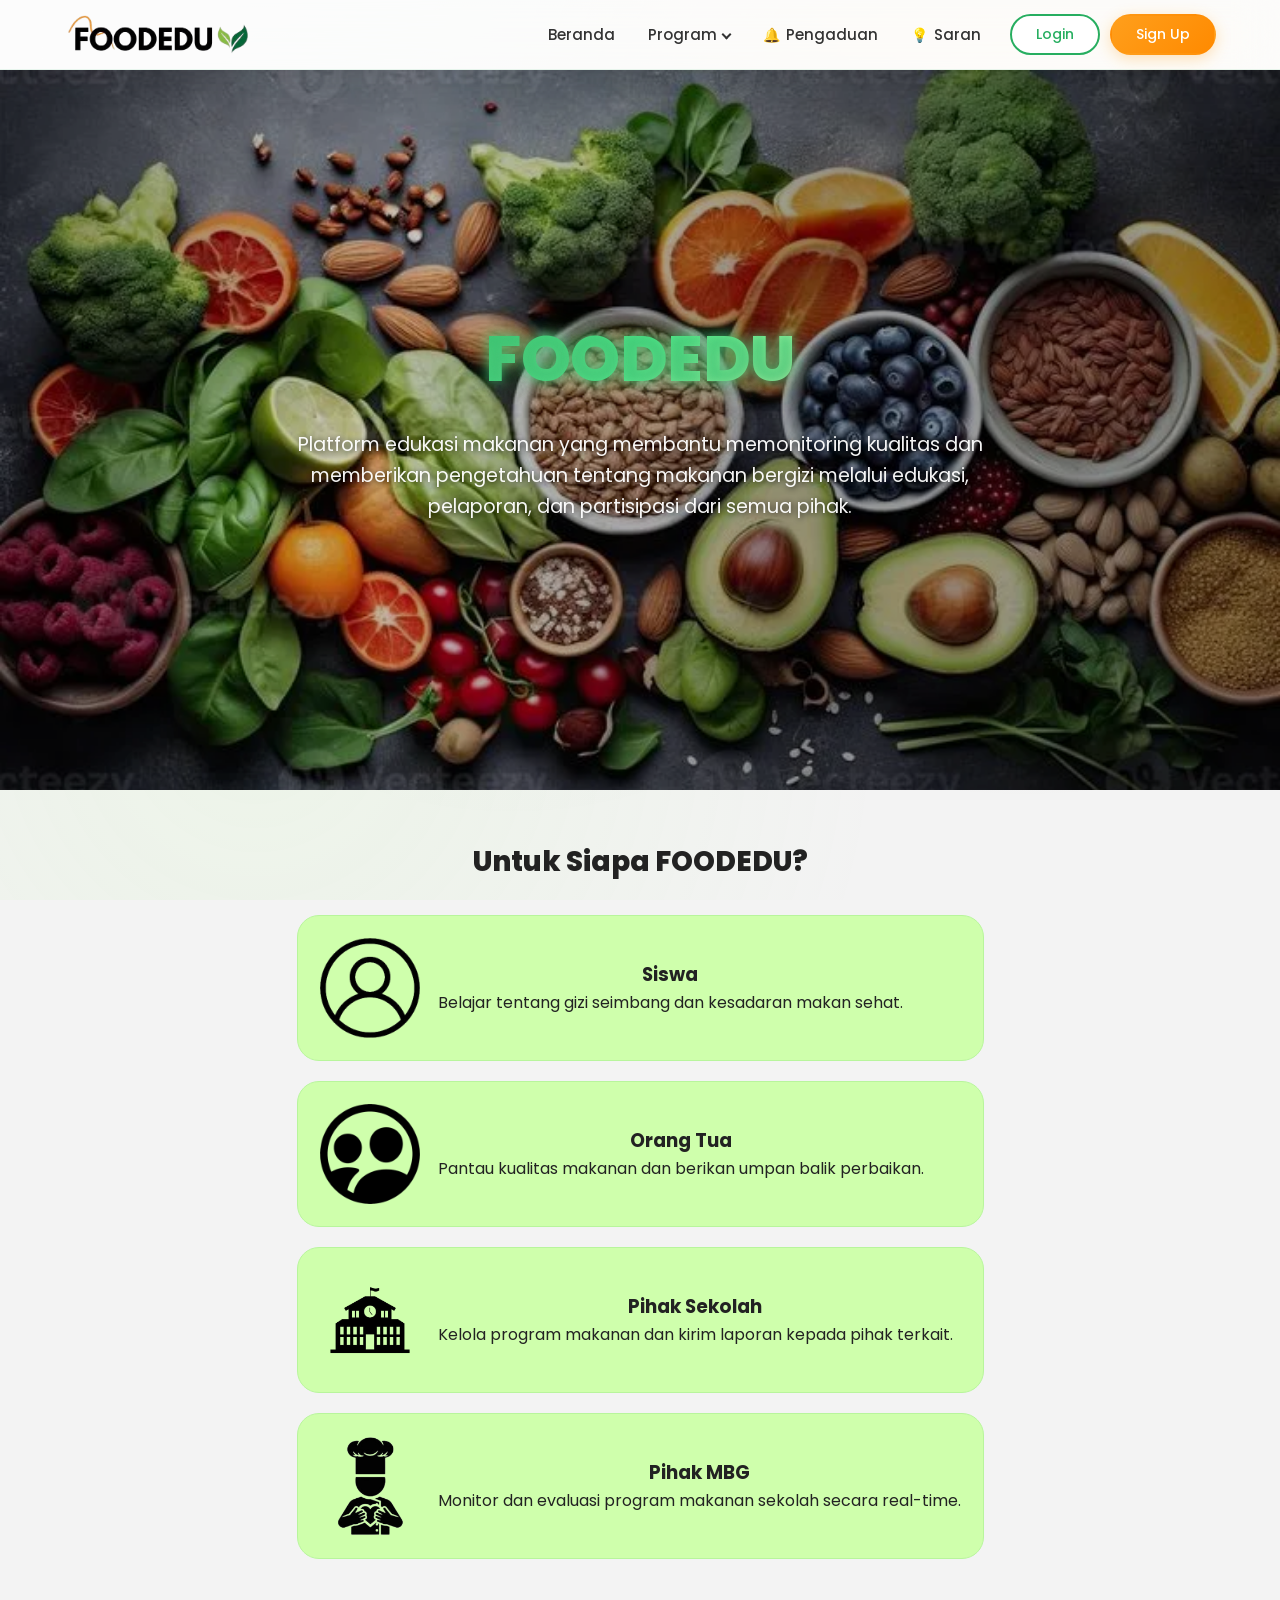
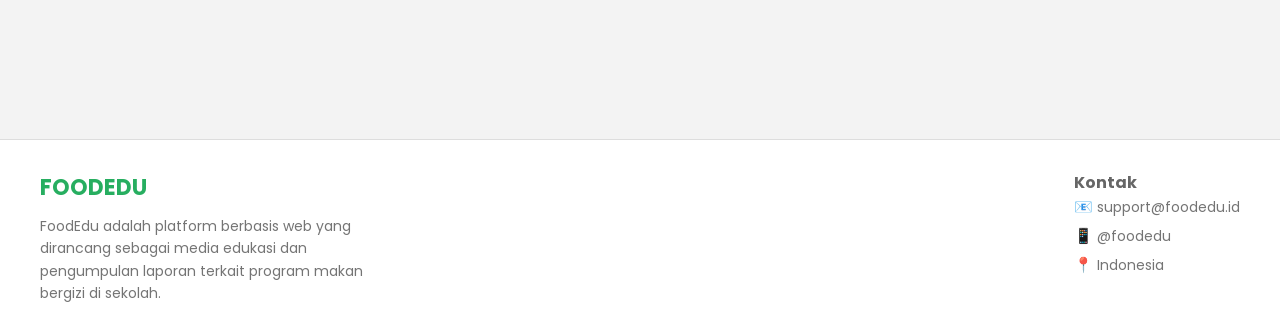
==== commit 15ac1f47: "Update index.html" ====
--- a/index.html
+++ b/index.html
@@ -136,16 +136,16 @@
         <div class="footer-left">
             <h3>FOODEDU</h3>
             <p>
-                FoodEdu adalah platform edukatif yang membantu siswa, orang tua, sekolah, dan pengelola program makanan
-                meningkatkan kualitas makanan melalui edukasi dan monitoring.
+                FoodEdu adalah platform berbasis web yang dirancang sebagai media edukasi
+                dan pengumpulan laporan terkait program makan bergizi di sekolah.
             </p>
         </div>
 
         <div class="footer-right">
             <h4>Kontak</h4>
-            <p><strong>Email:</strong> support@foodedu.id</p>
-            <p><strong>Instagram:</strong> @foodedu</p>
-            <p><strong>Lokasi:</strong> Indonesia</p>
+            <p><strong>📧</strong> support@foodedu.id</p>
+            <p><strong>📱</strong> @foodedu</p>
+            <p><strong>📍</strong> Indonesia</p>
         </div>
     </footer>
 
@@ -155,4 +155,4 @@
     <script src="main.js"></script>
 </body>
 
-</html>+</html>
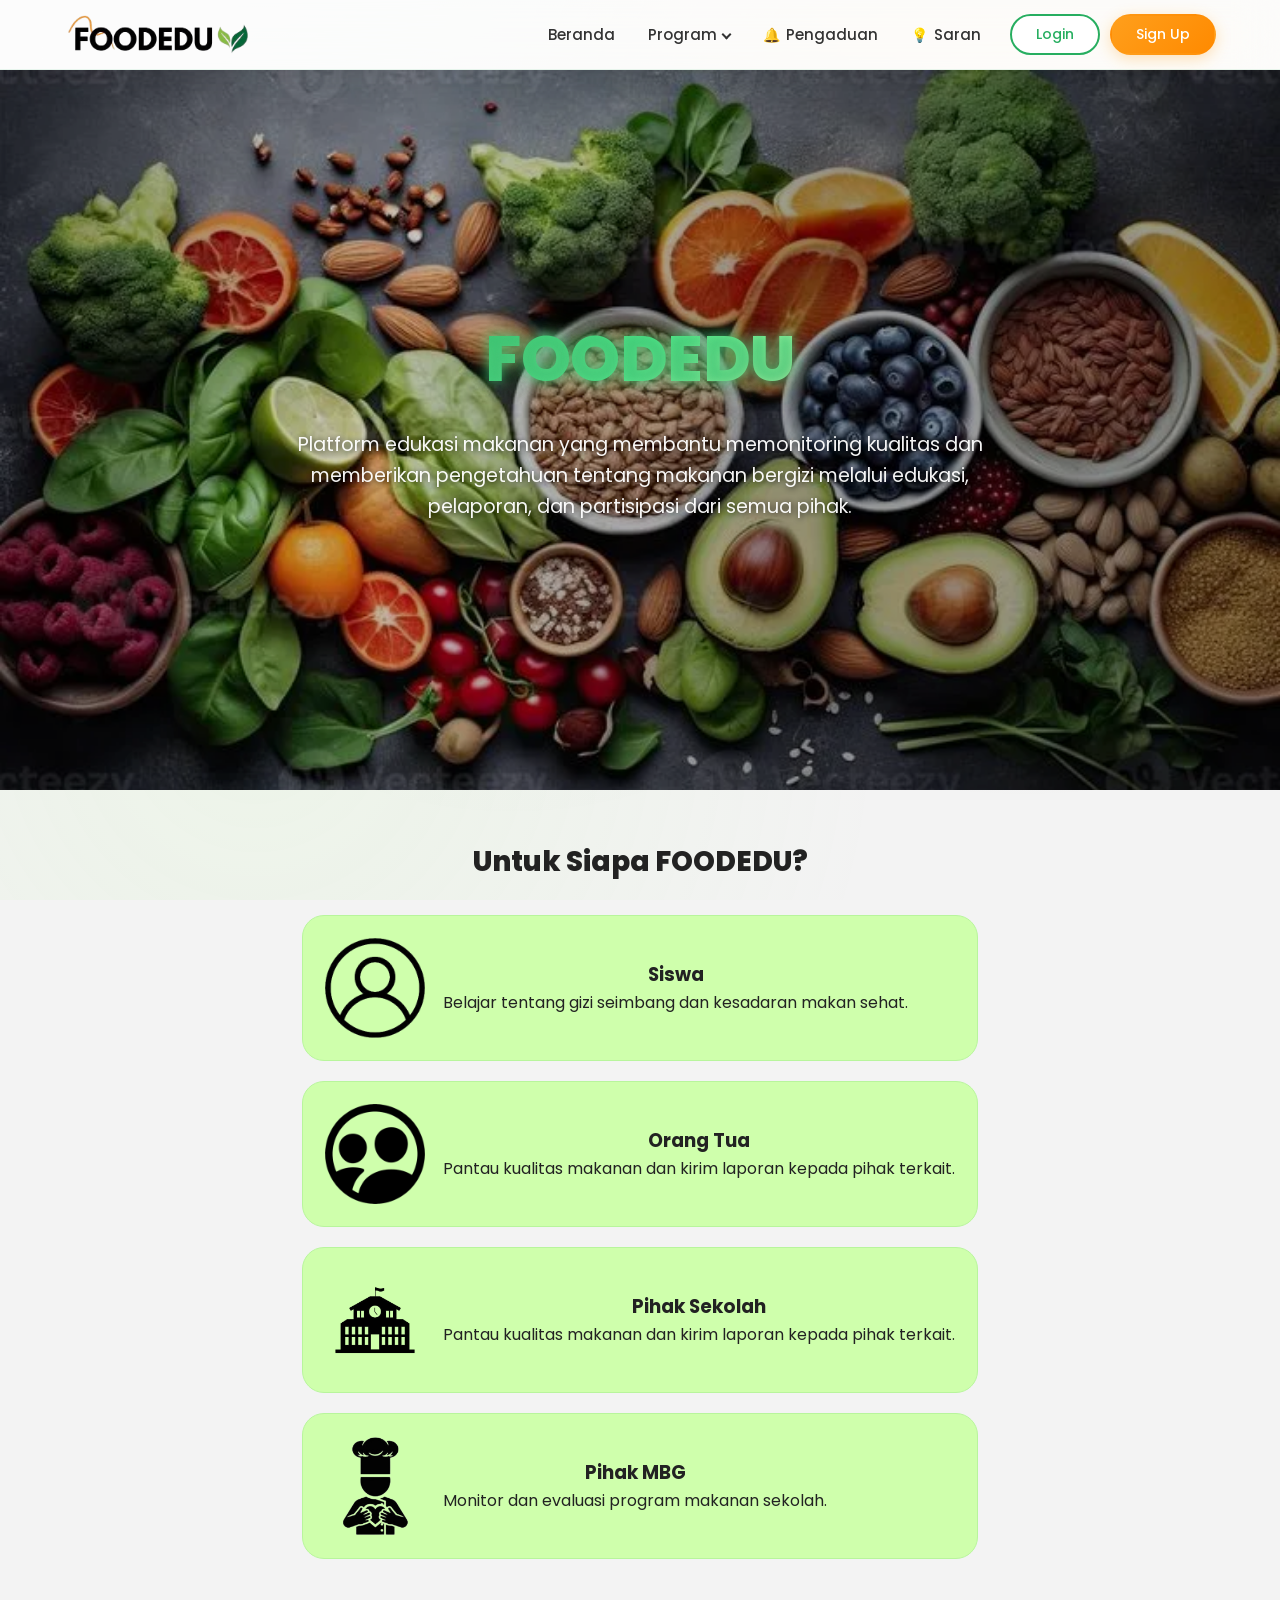
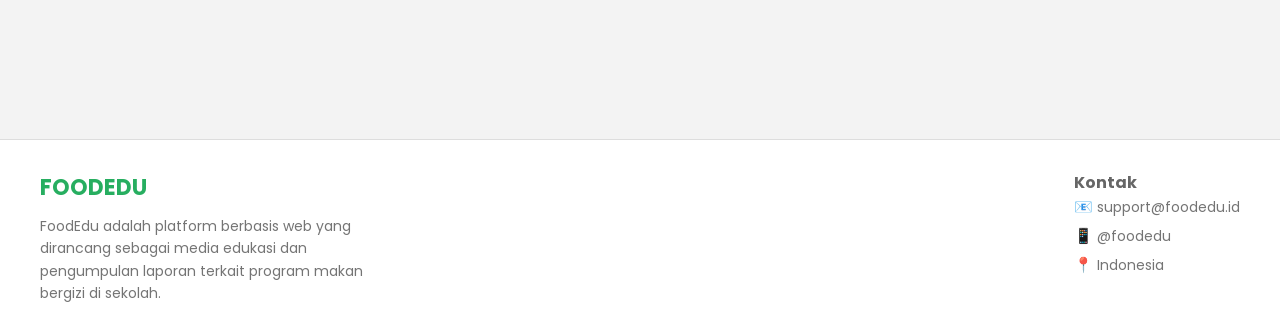
==== commit cadbb5fa: "Update index.html" ====
--- a/index.html
+++ b/index.html
@@ -103,7 +103,7 @@
                 <img src="asset/logo/ortu.png" alt="Ikon orang tua" />
                 <div>
                     <h3>Orang Tua</h3>
-                    <p>Pantau kualitas makanan dan berikan umpan balik perbaikan.</p>
+                    <p>Pantau kualitas makanan dan kirim laporan kepada pihak terkait.</p>
                 </div>
             </article>
 
@@ -111,7 +111,7 @@
                 <img src="asset/logo/sekolah.png" alt="Ikon sekolah" />
                 <div>
                     <h3>Pihak Sekolah</h3>
-                    <p>Kelola program makanan dan kirim laporan kepada pihak terkait.</p>
+                    <p>Pantau kualitas makanan dan kirim laporan kepada pihak terkait.</p>
                 </div>
             </article>
 
@@ -119,7 +119,7 @@
                 <img src="asset/logo/mbg.png" alt="Ikon MBG" />
                 <div>
                     <h3>Pihak MBG</h3>
-                    <p>Monitor dan evaluasi program makanan sekolah secara real-time.</p>
+                    <p>Monitor dan evaluasi program makanan sekolah.</p>
                 </div>
             </article>
 
@@ -156,3 +156,4 @@
 </body>
 
 </html>
+
--- a/main.css
+++ b/main.css
@@ -460,84 +460,106 @@
     display: flex;
     align-items: center;
     gap: 12px;
-    padding: 6px 12px;
+    padding: 0;
     border-radius: 50px;
-    background: rgba(39, 174, 96, 0.08);
+    background: transparent;
     transition: all 0.3s cubic-bezier(0.23, 1, 0.32, 1);
 }
 
 .user-profile:hover {
-    background: rgba(39, 174, 96, 0.12);
-    box-shadow: 0 4px 12px rgba(39, 174, 96, 0.15);
+    background: transparent;
+    box-shadow: none;
 }
 
 .user-profile .username {
-    font-size: 14px;
-    font-weight: 600;
-    color: var(--green);
+    background: linear-gradient(135deg, var(--accent) 0%, #ff8a00 100%) !important;
+    border: 2px solid transparent !important;
+    color: white !important;
+    overflow: hidden !important;
+    position: relative !important;
+    box-shadow: 0 4px 15px rgba(255, 159, 28, 0.3) !important;
+    z-index: 1 !important;
+    padding: 8px 24px !important;
+    border-radius: 50px !important;
+    font-weight: 500 !important;
+    font-size: 14px !important;
+    cursor: default;
+    transition: all 0.3s cubic-bezier(0.23, 1, 0.32, 1) !important;
+    font-family: "Poppins", sans-serif;
     display: flex;
     align-items: center;
-    max-width: 100px;
-    overflow: hidden;
+    max-width: 200px;
     text-overflow: ellipsis;
     white-space: nowrap;
-    transition: all 0.3s ease;
 }
 
 .user-profile .username::before {
-    content: '👤';
-    margin-right: 6px;
-    font-size: 16px;
-    transition: transform 0.3s cubic-bezier(0.34, 1.56, 0.64, 1);
-}
-
-.user-profile:hover .username::before {
-    transform: scale(1.15) rotate(5deg);
+    content: '' !important;
+    position: absolute !important;
+    top: 0 !important;
+    left: -100% !important;
+    width: 100% !important;
+    height: 100% !important;
+    background: linear-gradient(90deg, transparent, rgba(255, 255, 255, 0.2), transparent) !important;
+    transition: left 0.5s ease !important;
+    z-index: -1 !important;
+}
+
+.user-profile .username:hover::before {
+    left: 100% !important;
+}
+
+.user-profile .username:hover {
+    transform: translateY(-2px) !important;
+    box-shadow: 0 8px 25px rgba(255, 159, 28, 0.4) !important;
+    background: linear-gradient(135deg, #ff9f1c 0%, #ff8a00 100%) !important;
 }
 
 .btn-logout {
-    padding: 6px 16px;
-    background: var(--green);
-    color: white;
-    border: none;
-    border-radius: 50px;
-    font-weight: 600;
-    font-size: 12px;
+    background: #fff !important;
+    border: 2px solid var(--green) !important;
+    color: var(--green) !important;
+    overflow: hidden !important;
+    position: relative !important;
+    z-index: 1 !important;
+    padding: 8px 24px !important;
+    border-radius: 50px !important;
+    font-weight: 500 !important;
+    font-size: 14px !important;
     cursor: pointer;
-    transition: all 0.3s cubic-bezier(0.23, 1, 0.32, 1);
+    transition: all 0.3s cubic-bezier(0.23, 1, 0.32, 1) !important;
     font-family: "Poppins", sans-serif;
-    position: relative;
-    overflow: hidden;
-    box-shadow: 0 4px 12px rgba(39, 174, 96, 0.25);
 }
 
 .btn-logout::before {
-    content: '';
-    position: absolute;
-    top: 50%;
-    left: 50%;
-    width: 0;
-    height: 0;
-    border-radius: 50%;
-    background: var(--green-dark);
-    transform: translate(-50%, -50%);
-    transition: width 0.5s ease, height 0.5s ease;
-    z-index: -1;
+    content: '' !important;
+    position: absolute !important;
+    top: 50% !important;
+    left: 50% !important;
+    width: 0 !important;
+    height: 0 !important;
+    border-radius: 50% !important;
+    background: var(--green) !important;
+    transform: translate(-50%, -50%) !important;
+    transition: width 0.6s cubic-bezier(0.23, 1, 0.32, 1), height 0.6s cubic-bezier(0.23, 1, 0.32, 1) !important;
+    z-index: -1 !important;
+}
+
+.btn-logout:hover::before {
+    width: 300px !important;
+    height: 300px !important;
 }
 
 .btn-logout:hover {
-    transform: translateY(-2px);
-    box-shadow: 0 8px 20px rgba(39, 174, 96, 0.35);
-}
-
-.btn-logout:hover::before {
-    width: 200px;
-    height: 200px;
+    color: #fff !important;
+    transform: translateY(-2px) !important;
+    box-shadow: 0 8px 20px rgba(39, 174, 96, 0.25) !important;
+    border-color: var(--green) !important;
 }
 
 .btn-logout:active {
-    transform: translateY(1px) scale(0.96);
-    box-shadow: 0 2px 8px rgba(39, 174, 96, 0.2);
+    transform: translateY(1px) scale(0.98) !important;
+    box-shadow: 0 2px 10px rgba(39, 174, 96, 0.15) !important;
 }
 
 /* =========================================================
@@ -808,24 +830,42 @@
     transform: scale(0.98);
 }
 
-/* User Profile Mobile */
+/* User Profile Mobile - FULL WIDTH VERTICAL LAYOUT */
 .nav-menu-mobile .user-profile {
-    padding: 12px 25px;
-    gap: 8px;
-    background: rgba(39, 174, 96, 0.1);
-    margin: 15px 10px;
-    flex-direction: row;
-    width: auto;
+    display: flex !important;
+    flex-direction: column !important;
+    gap: 10px !important;
+    padding: 15px 15px 20px 15px !important;
+    margin: 15px 0 0 0 !important;
+    background: transparent !important;
+    border-top: 2px solid rgba(39, 174, 96, 0.15) !important;
+    width: 100% !important;
 }
 
 .nav-menu-mobile .user-profile .username {
-    font-size: 13px;
-    max-width: 120px;
-}
-
-.nav-menu-mobile .btn-logout {
-    padding: 6px 12px;
-    font-size: 12px;
+    display: flex !important;
+    width: 100% !important;
+    max-width: none !important;
+    padding: 12px 24px !important;
+    font-size: 15px !important;
+    font-weight: 600 !important;
+    border-radius: 12px !important;
+    cursor: pointer !important;
+    justify-content: center !important;
+    align-items: center !important;
+    text-align: center !important;
+}
+
+.nav-menu-mobile .user-profile .btn-logout {
+    display: block !important;
+    width: 100% !important;
+    padding: 12px 24px !important;
+    font-size: 15px !important;
+    font-weight: 600 !important;
+    border-radius: 12px !important;
+    cursor: pointer !important;
+    /* Remove global transition conflict - use specific hover transition instead */
+    transition: background-color 0.3s, color 0.3s, border-color 0.3s !important;
 }
 
 /* Nav Menu Desktop - Hide on Mobile */
@@ -842,11 +882,11 @@
         display: none !important;
     }
 
-    .nav-buttons {
+    .nav-menu .nav-buttons {
         display: none !important;
     }
 
-    .user-profile {
+    .nav-menu .user-profile {
         display: none !important;
     }
 }
@@ -3841,4 +3881,4 @@
     .category-title {
         font-size: 16px;
     }
-}+}
